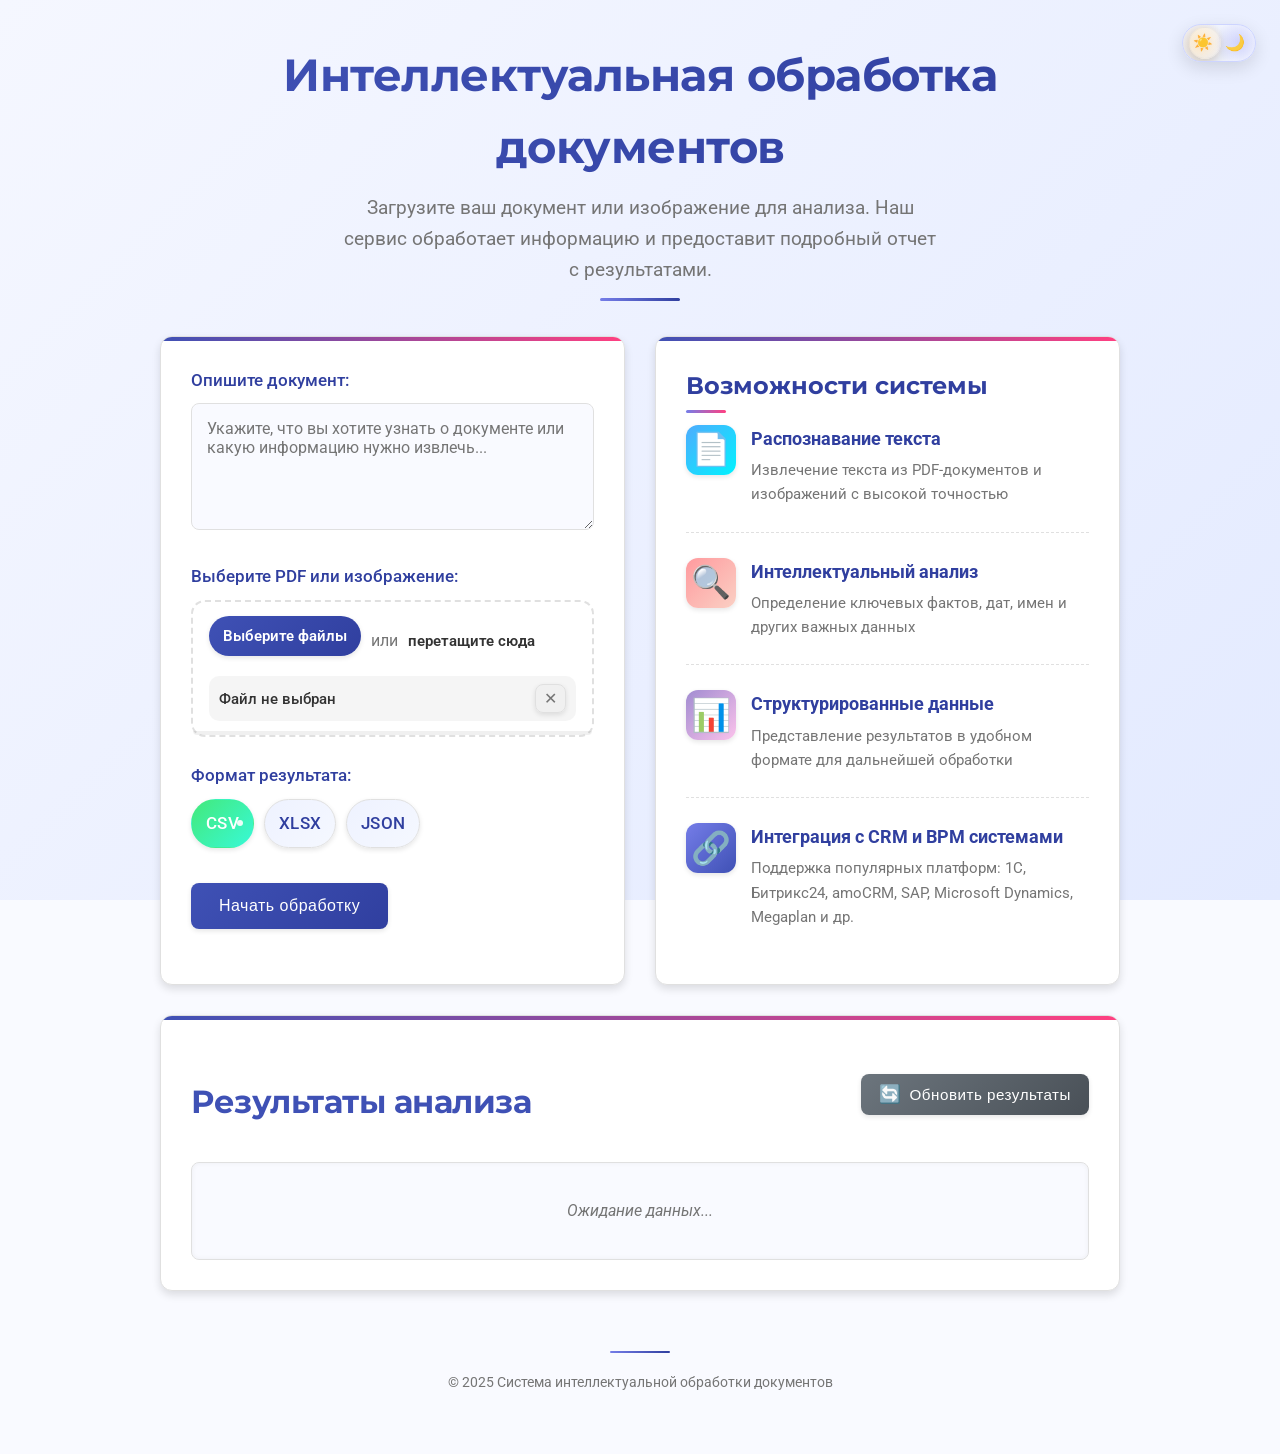
==== static/index.html @ 3ca36d4d "ui" ====
<!DOCTYPE html>
<html lang="ru" data-theme="light">
<head>
    <meta charset="UTF-8">
    <meta name="viewport" content="width=device-width, initial-scale=1.0">
    <title>Интеллектуальная обработка документов</title>
    <link rel="icon" href="data:;base64,=">
    <link rel="stylesheet" href="/static/styles.css">
    <link rel="preconnect" href="https://fonts.googleapis.com">
    <link rel="preconnect" href="https://fonts.gstatic.com" crossorigin>
    <link href="https://fonts.googleapis.com/css2?family=Roboto:wght@300;400;500;700&display=swap" rel="stylesheet">
    <link href="https://fonts.googleapis.com/css2?family=Montserrat:wght@600;700&display=swap" rel="stylesheet">
</head>
<body>
    <div class="theme-bg theme-bg--light" aria-hidden="true"></div>
    <div class="theme-bg theme-bg--dark" aria-hidden="true"></div>
    <div class="background-effects" aria-hidden="true"></div>
    <div class="container">
        <header>
            <h1>Интеллектуальная обработка документов</h1>
            <p class="subtitle">Загрузите ваш документ или изображение для анализа. Наш сервис обработает информацию и предоставит подробный отчет с результатами.</p>
        </header>
        
        <main>
            <div class="card glass neon">
                <form id="uploadForm" action="/submit" method="post" enctype="multipart/form-data">
                    <div class="form-group">
                        <label for="message">Опишите документ:</label>
                        <textarea id="message" name="message" rows="5" placeholder="Укажите, что вы хотите узнать о документе или какую информацию нужно извлечь..." required></textarea>
                    </div>
                    
                    <div class="form-group">
                        <label for="file">Выберите PDF или изображение:</label>
                        <div class="file-input-container dropzone upload-zone">
                            <input type="file" id="file" name="file" accept=".pdf, .jpg, .jpeg, .png" multiple required>

                            <div class="upload-zone-content">
                                <div class="upload-text">
                                    <label for="file" class="file-label btn-primary">
                                        <span class="file-text">Выберите файлы</span>
                                    </label>
                                    <div class="upload-subtitle">или</div>
                                    <div class="upload-title">перетащите сюда</div>
                                </div>
                            </div>

                            <div class="selected-file" id="selectedFile" hidden>
                                <span class="selected-file-name" id="selectedFileName">Файл не выбран</span>
                                <button type="button" class="selected-file-clear" id="clearFileBtn" aria-label="Очистить файл">✕</button>
                            </div>

                            <span id="file-name" class="file-name" style="display:none;">Файл не выбран</span>

                            <div class="upload-progress" aria-hidden="true">
                                <div class="upload-bar" id="uploadBar"></div>
                            </div>
                        </div>
                    </div>
                    
                    <div class="form-group">
                        <label>Формат результата:</label>
                        <div class="radio-group">
                            <label class="radio-chip" data-format="csv"><input type="radio" name="outputFormat" value="csv" checked><span>CSV</span></label>
                            <label class="radio-chip" data-format="xlsx"><input type="radio" name="outputFormat" value="xlsx"><span>XLSX</span></label>
                            <label class="radio-chip" data-format="json"><input type="radio" name="outputFormat" value="json"><span>JSON</span></label>
                        </div>
                    </div>
                    
                    <!-- <div class="form-group">
                        <label for="columns1cInput">Введите колонки в 1С</label>
                        <input type="text" id="columns1cInput" name="columns1cInput" placeholder="Например: дата, имя, сумма">
                        <div id="columns1cChips" class="chips-container" aria-live="polite"></div>
                        <small class="form-hint">Нажимайте Enter после каждого слова, чтобы добавить поле</small>
                    </div>
                    
                    <input type="hidden" id="columns1c" name="columns1c" value=""> -->
                    
                    <div class="form-group">
                        <button type="submit" id="submitBtn" class="btn-glow">Начать обработку</button>
                    </div>
                </form>
            </div>
            
            <div class="card feature-list glass">
                <h3>Возможности системы</h3>
                <ul class="features">
                    <li class="feature-item">
                        <span class="feature-icon">📄</span>
                        <div class="feature-content">
                            <h4>Распознавание текста</h4>
                            <p>Извлечение текста из PDF-документов и изображений с высокой точностью</p>
                        </div>
                    </li>
                    <li class="feature-item">
                        <span class="feature-icon">🔍</span>
                        <div class="feature-content">
                            <h4>Интеллектуальный анализ</h4>
                            <p>Определение ключевых фактов, дат, имен и других важных данных</p>
                        </div>
                    </li>
                    <li class="feature-item">
                        <span class="feature-icon">📊</span>
                        <div class="feature-content">
                            <h4>Структурированные данные</h4>
                            <p>Представление результатов в удобном формате для дальнейшей обработки</p>
                        </div>
                    </li>
                    <li class="feature-item">
                        <span class="feature-icon">🔗</span>
                        <div class="feature-content">
                            <h4>Интеграция с CRM и BPM системами</h4>
                            <p>Поддержка популярных платформ: 1С, Битрикс24, amoCRM, SAP, Microsoft Dynamics, Megaplan и др.</p>
                        </div>
                    </li>
                </ul>
            </div>
            
            <div id="statusMessage" class="status-message"></div>
            
            <!-- Progress Bar Section -->
            <div id="progressSection" class="card card response-section glass" style="display: none;">
                <div class="progress-header">
                    <h3>Обработка документов</h3>
                    <div class="progress-stats">
                        <span id="progressText">0 из 0 файлов обработано</span>
                    </div>
                </div>
                <div class="progress-container">
                    <div class="progress-bar">
                        <div id="progressFill" class="progress-fill"></div>
                    </div>
                    <div class="progress-percentage">
                        <span id="progressPercent">0%</span>
                    </div>
                </div>
                <div id="progressDetails" class="progress-details">
                    <div class="file-list" id="fileList">
                        <!-- Файлы будут добавлены динамически -->
                    </div>
                </div>
            </div>
            
            <div class="card response-section glass">
                <div class="response-header">
                    <h2>Результаты анализа</h2>
                    <div class="response-controls">
                        <button id="refreshBtn" class="refresh-btn btn-glow">Обновить результаты</button>
                    </div>
                </div>
                <div id="responseList" class="response-list">
                    <p class="no-data">Ожидание данных...</p>
                </div>
            </div>
        </main>
        
        <footer>
            <p>&copy; 2025 Система интеллектуальной обработки документов</p>
        </footer>
    </div>
    <div class="theme-switcher">
        <input type="checkbox" id="themeSwitch" aria-label="Переключить тему">
        <label for="themeSwitch" class="switch">
            <span class="switch-glow"></span>
            <span class="switch-icon sun">☀️</span>
            <span class="switch-icon moon">🌙</span>
        </label>
    </div>
    
    <script src="/static/script.js"></script>
</body>
</html>
---- static/styles.css ----
[data-theme="light"] .theme-bg--dark { opacity: 0; }
[data-theme="dark"] .theme-bg--light { opacity: 0; }
[data-theme="light"] .theme-bg,
[data-theme="dark"] .theme-bg {
    position: fixed;
    inset: 0;
    z-index: 0;
    pointer-events: none;
    transition: opacity 0.6s ease, filter 0.6s ease;
    background-attachment: fixed;
}

[data-theme="light"] .theme-bg--light {
    background-image: linear-gradient(135deg, #f5f7ff 0%, #e3eaff 100%);
    opacity: 1;
}

[data-theme="dark"] .theme-bg--dark {
    background-image: radial-gradient(1000px 700px at -10% -10%, #0d1228 0%, #0a0f21 40%, #0a0d18 100%);
    opacity: 1;
}
:root {
    --primary-color: #3f51b5;
    --primary-light: #757de8;
    --primary-dark: #303f9f;
    --secondary-color: #ff4081;
    --secondary-light: #ff79b0;
    --secondary-dark: #c60055;
    --text-color: #333;
    --text-light: #757575;
    --bg-color: #f9faff;
    --bg-card: #ffffff;
    --border-color: #e0e0e0;
    --success-color: #4caf50;
    --error-color: #f44336;
    --warning-color: #ff9800;
    --shadow-sm: 0 2px 5px rgba(0, 0, 0, 0.1);
    --shadow-md: 0 4px 8px rgba(0, 0, 0, 0.12);
    --shadow-lg: 0 10px 20px rgba(0, 0, 0, 0.15);
    --transition: all 0.3s cubic-bezier(0.25, 0.8, 0.25, 1);
}

* {
    margin: 0;
    padding: 0;
    box-sizing: border-box;
}

@keyframes gradient {
    0% {
        background-position: 0% 50%;
    }
    50% {
        background-position: 100% 50%;
    }
    100% {
        background-position: 0% 50%;
    }
}

@keyframes fadeIn {
    from {
        opacity: 0;
        transform: translateY(20px);
    }
    to {
        opacity: 1;
        transform: translateY(0);
    }
}

@keyframes pulse {
    0% {
        box-shadow: 0 0 0 0 rgba(63, 81, 181, 0.4);
    }
    70% {
        box-shadow: 0 0 0 10px rgba(63, 81, 181, 0);
    }
    100% {
        box-shadow: 0 0 0 0 rgba(63, 81, 181, 0);
    }
}

@keyframes float {
    0% {
        transform: translateY(0px);
    }
    50% {
        transform: translateY(-8px);
    }
    100% {
        transform: translateY(0px);
    }
}

body {
    font-family: 'Roboto', sans-serif;
    background: var(--bg-color);
    color: var(--text-color);
    line-height: 1.6;
    overflow-x: hidden;
    background-attachment: fixed;
    transition: color 0.45s ease;
}

.container {
    max-width: 1000px;
    margin: 0 auto;
    padding: 40px 20px;
    animation: fadeIn 0.8s ease-out;
}

header {
    text-align: center;
    margin-bottom: 50px;
    position: relative;
}

header:after {
    content: '';
    position: absolute;
    bottom: -15px;
    left: 50%;
    transform: translateX(-50%);
    width: 80px;
    height: 3px;
    background: linear-gradient(to right, var(--primary-light), var(--primary-dark));
    border-radius: 3px;
}

h1 {
    font-size: 2.8rem;
    font-family: 'Montserrat', sans-serif;
    color: var(--primary-dark);
    margin-bottom: 10px;
    letter-spacing: -0.5px;
    background: linear-gradient(120deg, var(--primary-color), var(--primary-dark));
    -webkit-background-clip: text;
    -webkit-text-fill-color: transparent;
    background-clip: text;
}

h2 {
    font-size: 2rem;
    color: var(--primary-color);
    margin: 30px 0 15px;
    letter-spacing: -0.5px;
    font-family: 'Montserrat', sans-serif;
}

h3 {
    font-size: 1.5rem;
    color: var(--primary-dark);
    margin-bottom: 20px;
    font-family: 'Montserrat', sans-serif;
    position: relative;
    display: inline-block;
}

h3:after {
    content: '';
    position: absolute;
    bottom: -8px;
    left: 0;
    width: 40px;
    height: 3px;
    background: linear-gradient(to right, var(--primary-light), var(--secondary-color));
    border-radius: 3px;
}

h4 {
    font-size: 1.1rem;
    margin-bottom: 5px;
    color: var(--primary-dark);
}

.subtitle {
    font-size: 1.2rem;
    color: var(--text-light);
    max-width: 600px;
    margin: 0 auto;
    line-height: 1.6;
}

main {
    display: grid;
    grid-template-columns: 1fr;
    gap: 30px;
}

.card {
    background: var(--bg-card);
    border-radius: 12px;
    padding: 30px;
    box-shadow: var(--shadow-md);
    transition: var(--transition), background-color 0.45s ease, box-shadow 0.45s ease, border-color 0.45s ease, color 0.45s ease;
    position: relative;
    overflow: hidden;
}

.card:hover {
    box-shadow: var(--shadow-lg);
    transform: translateY(-5px);
}

.card:before {
    content: '';
    position: absolute;
    top: 0;
    left: 0;
    width: 100%;
    height: 4px;
    background: linear-gradient(to right, var(--primary-color), var(--secondary-color));
}

.feature-list {
    padding-bottom: 20px;
}

.features {
    list-style-type: none;
    padding: 0;
}

.feature-item {
    display: flex;
    align-items: flex-start;
    margin-bottom: 25px;
    padding-bottom: 25px;
    border-bottom: 1px dashed var(--border-color);
    animation: fadeIn 0.5s ease-out forwards;
    opacity: 0;
}

.feature-item:last-child {
    margin-bottom: 0;
    padding-bottom: 0;
    border-bottom: none;
}

.feature-item:nth-child(1) {
    animation-delay: 0.1s;
}

.feature-item:nth-child(2) {
    animation-delay: 0.3s;
}

.feature-item:nth-child(3) {
    animation-delay: 0.5s;
}

.feature-icon {
    font-size: 2rem;
    margin-right: 15px;
    display: flex;
    align-items: center;
    justify-content: center;
    width: 50px;
    height: 50px;
    background: linear-gradient(135deg, var(--primary-light), var(--primary-color));
    border-radius: 12px;
    color: white;
    flex-shrink: 0;
    box-shadow: var(--shadow-sm);
    animation: float 4s ease-in-out infinite;
}

.feature-item:nth-child(1) .feature-icon {
    background: linear-gradient(135deg, #4facfe, #00f2fe);
}

.feature-item:nth-child(2) .feature-icon {
    background: linear-gradient(135deg, #ff9a9e, #fad0c4);
    animation-delay: 1s;
}

.feature-item:nth-child(3) .feature-icon {
    background: linear-gradient(135deg, #a18cd1, #fbc2eb);
    animation-delay: 2s;
}

.feature-content {
    flex-grow: 1;
}

.feature-content p {
    color: var(--text-light);
    margin-top: 5px;
    font-size: 0.95rem;
}

.form-group {
    margin-bottom: 25px;
    position: relative;
}

label {
    display: block;
    margin-bottom: 10px;
    font-weight: 500;
    color: var(--primary-dark);
    transition: var(--transition);
    font-size: 1.05rem;
}

textarea {
    width: 100%;
    padding: 15px;
    border: 1px solid var(--border-color);
    border-radius: 8px;
    resize: vertical;
    font-family: inherit;
    font-size: 1rem;
    transition: var(--transition), background-color 0.45s ease, border-color 0.45s ease, color 0.45s ease;
    background-color: var(--bg-color);
    min-height: 120px;
}

textarea:focus {
    border-color: var(--primary-color);
    outline: none;
    box-shadow: 0 0 0 3px rgba(63, 81, 181, 0.2);
}

.file-input-container {
    position: relative;
    display: block;
    gap: 0;
}

input[type="file"] {
    position: absolute;
    left: -9999px;
}

.file-label {
    display: inline-flex;
    align-items: center;
    justify-content: center;
    padding: 12px 24px;
    background: linear-gradient(135deg, var(--primary-color), var(--primary-dark));
    color: white;
    border-radius: 999px;
    cursor: pointer;
    transition: var(--transition);
    font-weight: 600;
    box-shadow: var(--shadow-sm);
}

.file-label:hover {
    background: linear-gradient(135deg, var(--primary-dark), var(--primary-color));
    box-shadow: var(--shadow-md);
    transform: translateY(-2px);
}

.file-label:before { content: ''; margin-right: 0; }

.file-name {
    display: none;
}

button {
    background: linear-gradient(135deg, var(--primary-color), var(--primary-dark));
    color: white;
    border: none;
    padding: 14px 28px;
    font-size: 1rem;
    border-radius: 8px;
    cursor: pointer;
    transition: var(--transition);
    font-weight: 500;
    letter-spacing: 0.5px;
    box-shadow: var(--shadow-sm);
    position: relative;
    overflow: hidden;
}

button:hover {
    background: linear-gradient(135deg, var(--primary-dark), var(--primary-color));
    box-shadow: var(--shadow-md);
    transform: translateY(-2px);
}

button:active {
    transform: translateY(1px);
    box-shadow: var(--shadow-sm);
}

button:after {
    content: '';
    position: absolute;
    top: 50%;
    left: 50%;
    width: 5px;
    height: 5px;
    background: rgba(255, 255, 255, 0.5);
    opacity: 0;
    border-radius: 100%;
    transform: scale(1, 1) translate(-50%);
    transform-origin: 50% 50%;
}

button:focus:not(:active)::after {
    animation: ripple 1s ease-out;
}

@keyframes ripple {
    0% {
        transform: scale(0, 0);
        opacity: 0.5;
    }
    100% {
        transform: scale(20, 20);
        opacity: 0;
    }
}

.status-message {
    margin-top: 20px;
    padding: 15px 20px;
    border-radius: 8px;
    display: none;
    animation: fadeIn 0.3s ease-out;
    font-weight: 500;
    position: relative;
    padding-left: 45px;
}

.status-message:before {
    position: absolute;
    left: 15px;
    top: 50%;
    transform: translateY(-50%);
    font-size: 1.2rem;
}

.status-message.success {
    display: block;
    background-color: rgba(76, 175, 80, 0.1);
    border: 1px solid var(--success-color);
    color: var(--success-color);
}

.status-message.success:before {
    content: '✅';
}

.status-message.error {
    display: block;
    background-color: rgba(244, 67, 54, 0.1);
    border: 1px solid var(--error-color);
    color: var(--error-color);
}

.status-message.error:before {
    content: '❌';
}

.response-section {
    animation: fadeIn 0.8s ease-out;
}

.response-header {
    display: flex;
    justify-content: space-between;
    align-items: center;
    margin-bottom: 20px;
}

.response-controls {
    display: flex;
    gap: 10px;
}

.refresh-btn {
    background: linear-gradient(135deg, #6c757d, #495057);
    padding: 10px 18px;
    font-size: 0.95rem;
    display: flex;
    align-items: center;
    gap: 8px;
}

.refresh-btn:before {
    content: '🔄';
    font-size: 1.1rem;
}

.refresh-btn:hover {
    background: linear-gradient(135deg, #495057, #6c757d);
}

.response-list {
    border: 1px solid var(--border-color);
    border-radius: 8px;
    padding: 5px;
    max-height: 400px;
    overflow-y: auto;
    background-color: var(--bg-color);
    box-shadow: inset 0 0 5px rgba(0, 0, 0, 0.05);
    transition: background-color 0.45s ease, border-color 0.45s ease, box-shadow 0.45s ease, color 0.45s ease;
}

.response-item {
    padding: 15px;
    margin: 10px;
    background-color: var(--bg-card);
    border-radius: 8px;
    font-size: 1rem;
    box-shadow: var(--shadow-sm);
    transition: var(--transition), background-color 0.45s ease, border-color 0.45s ease, box-shadow 0.45s ease, color 0.45s ease;
    border-left: 3px solid var(--primary-color);
    position: relative;
    animation: fadeIn 0.5s ease-out;
}

.response-item:hover {
    box-shadow: var(--shadow-md);
    transform: translateX(5px);
}

.response-item:nth-child(odd) {
    border-left-color: var(--primary-color);
}

.response-item:nth-child(even) {
    border-left-color: var(--secondary-color);
}

.no-data {
    color: var(--text-light);
    font-style: italic;
    text-align: center;
    padding: 30px 0;
}

footer {
    margin-top: 60px;
    text-align: center;
    color: var(--text-light);
    font-size: 0.9rem;
    padding: 20px;
    position: relative;
}

footer:before {
    content: '';
    position: absolute;
    top: 0;
    left: 50%;
    transform: translateX(-50%);
    width: 60px;
    height: 2px;
    background: linear-gradient(to right, var(--primary-light), var(--primary-dark));
    border-radius: 2px;
}

/* Floating theme switcher */
.theme-switcher {
    position: fixed;
    top: 24px;
    right: 24px;
    z-index: 10;
}

.theme-switcher input { display: none; }

.switch {
    position: relative;
    width: 74px;
    height: 38px;
    border-radius: 999px;
    background: linear-gradient(135deg, #eef2ff, #f5f8ff);
    border: 1px solid #cdd4ff;
    box-shadow: 0 6px 18px rgba(0,0,0,0.12), inset 0 0 8px rgba(255,255,255,0.25);
    cursor: pointer;
    overflow: hidden;
    display: inline-flex;
    align-items: center;
    justify-content: space-between;
    padding: 0 10px;
    transition: background 0.45s ease, border-color 0.45s ease, box-shadow 0.45s ease;
}

.switch::before {
    content: '';
    position: absolute;
    top: 50%;
    left: 6px;
    transform: translateY(-50%);
    width: 30px;
    height: 30px;
    background: linear-gradient(135deg, #ffffff, #f2f5ff);
    border-radius: 50%;
    box-shadow: 0 6px 16px rgba(0,0,0,0.18), inset 0 0 6px rgba(0,0,0,0.04);
    border: 1px solid rgba(0,0,0,0.05);
    transition: transform 0.35s ease, box-shadow 0.35s ease, background 0.35s ease, border-color 0.35s ease;
}

.switch .switch-icon {
    font-size: 16px;
    opacity: 0.88;
    transition: opacity 0.35s ease, color 0.35s ease;
}

.switch .sun { color: #f59e0b; }
.switch .moon { color: #6366f1; }

#themeSwitch:checked + .switch::before {
    transform: translate(36px, -50%);
    box-shadow: 0 10px 24px rgba(99,102,241,0.4), inset 0 0 14px rgba(99,102,241,0.28);
}

.switch-glow {
    position: absolute;
    inset: 0;
    background: radial-gradient(24px 24px at 18px 50%, rgba(245,158,11,0.25), transparent),
                radial-gradient(24px 24px at 56px 50%, rgba(99,102,241,0.25), transparent);
    pointer-events: none;
    transition: opacity 0.3s ease;
}

#themeSwitch:checked + .switch .switch-glow {
    opacity: 1;
}

/* Dark theme switch visuals */
[data-theme="dark"] .switch {
    background: linear-gradient(135deg, #131a33, #0f1530);
    border-color: rgba(255,255,255,0.22);
    box-shadow: 0 10px 26px rgba(0,0,0,0.45), inset 0 0 10px rgba(110,168,255,0.08);
}

[data-theme="dark"] .switch::before {
    background: linear-gradient(135deg, #1b2448, #1a2040);
    box-shadow: 0 10px 24px rgba(110,168,255,0.35), inset 0 0 14px rgba(194,107,255,0.18);
    border: 1px solid rgba(110,168,255,0.25);
}

[data-theme="dark"] .switch .sun { opacity: 0.6; }
[data-theme="dark"] .switch .moon { opacity: 0.95; }

.loader {
    display: inline-block;
    position: relative;
    width: 20px;
    height: 20px;
}

.loader:after {
    content: '';
    display: block;
    border-radius: 50%;
    width: 100%;
    height: 100%;
    margin: 0;
    box-sizing: border-box;
    border: 2px solid #fff;
    border-color: #fff transparent #fff transparent;
    animation: loader 1.2s infinite;
}

@keyframes loader {
    0% {
        transform: rotate(0);
    }
    100% {
        transform: rotate(360deg);
    }
}

@media (min-width: 768px) {
    main {
        grid-template-columns: 1fr 1fr;
    }
    
    .response-section {
        grid-column: 1 / -1;
    }
}

.drag-over {
    background-color: rgba(63, 81, 181, 0.1);
    border: 2px dashed var(--primary-color);
    transform: scale(1.02);
}

/* Dropzone and upload progress */
.dropzone {
    position: relative;
    border: 2px dashed rgba(0,0,0,0.12);
    border-radius: 14px;
    padding: 14px 16px;
}

.upload-progress {
    position: absolute;
    left: 0;
    right: 0;
    bottom: 0;
    height: 4px;
    background: rgba(0,0,0,0.06);
    border-bottom-left-radius: 16px;
    border-bottom-right-radius: 16px;
    overflow: hidden;
}

.upload-bar {
    width: 0%;
    height: 100%;
    background: linear-gradient(90deg, #6ea8ff, #c26bff);
    transition: width 0.3s ease;
}

/* Upload zone content */
.upload-zone {
    background: rgba(255,255,255,0.5);
}
[data-theme="dark"] .upload-zone {
    background: rgba(255,255,255,0.06);
    border-color: rgba(255,255,255,0.14);
}
.upload-zone-content { display: flex; align-items: center; gap: 10px; }
.upload-text {
    display: flex;
    align-items: center;
    gap: 10px;
    flex-wrap: wrap;
}
.upload-title { font-weight: 600; font-size: 0.95rem; }
.upload-subtitle {
    color: var(--text-light);
}
.upload-hint {
    width: 100%;
    color: var(--text-light);
    font-size: 0.9rem;
}
.btn-primary {
    background: linear-gradient(135deg, var(--primary-color), var(--primary-dark));
    color: #fff;
    border-radius: 999px;
    padding: 8px 14px;
    font-size: 0.95rem;
}

/* Selected file row */
.selected-file { margin-top: 10px; display: flex; align-items: center; gap: 8px; padding: 8px 10px; border-radius: 10px; background: rgba(0,0,0,0.04); }
[data-theme="dark"] .selected-file {
    background: rgba(255,255,255,0.06);
}
.selected-file-name { font-weight: 500; font-size: 0.95rem; }
.selected-file-size { color: var(--text-light); font-size: 0.9rem; }
.selected-file-clear {
    margin-left: auto;
    background: transparent;
    color: var(--text-light);
    border: 1px solid var(--border-color);
    border-radius: 8px;
    padding: 4px 8px;
    cursor: pointer;
    transition: background-color 0.25s ease, border-color 0.25s ease, color 0.25s ease, box-shadow 0.25s ease, transform 0.2s ease;
}
.selected-file-clear:hover {
    background: rgba(244, 67, 54, 0.08);
    color: rgba(213, 74, 63, 1);
    border-color: rgba(244, 67, 54, 0.35);
    box-shadow: 0 4px 10px rgba(244, 67, 54, 0.15);
    transform: translateY(-1px);
}
.selected-file-clear:active {
    transform: translateY(0);
    box-shadow: 0 2px 6px rgba(244, 67, 54, 0.12);
}
.selected-file-clear:focus-visible {
    outline: none;
    box-shadow: 0 0 0 3px rgba(110,168,255,0.25);
}

/* Theme-specific base styles */
[data-theme="light"] .selected-file-clear {
    background: rgba(0,0,0,0.02);
}
[data-theme="dark"] .selected-file-clear {
    background: rgba(255,255,255,0.04);
    border-color: rgba(255,255,255,0.12);
    color: #aab2d5;
}
[data-theme="dark"] .selected-file-clear:hover {
    background: rgba(244, 67, 54, 0.12);
    color: #ffb3ac;
    border-color: rgba(244, 67, 54, 0.38);
    box-shadow: 0 6px 14px rgba(244, 67, 54, 0.22);
}

@media (max-width: 767px) {
    .container {
        padding: 20px 15px;
    }
    
    h1 {
        font-size: 2.2rem;
    }
    
    h2 {
        font-size: 1.7rem;
    }
    
    .card {
        padding: 20px;
    }
    
    .file-name {
        margin-left: 0;
        margin-top: 10px;
        display: block;
        width: 100%;
    }
    
    .response-section {
        padding: 15px;
    }
    
    .response-header {
        flex-direction: column;
        align-items: flex-start;
        gap: 10px;
    }
    
    .response-controls {
        width: 100%;
    }
    
    .refresh-btn {
        width: 100%;
        justify-content: center;
    }
} 

/* Радио-группа в одну строку с чипами */
.radio-group {
    display: flex;
    gap: 10px;
    flex-wrap: wrap;
}

.radio-chip {
    display: inline-flex;
    align-items: center;
    padding: 10px 14px;
    border-radius: 999px;
    background: linear-gradient(135deg, #eef2ff, #f5f8ff);
    border: 1px solid var(--border-color);
    cursor: pointer;
    user-select: none;
    transition: var(--transition), background 0.45s ease, border-color 0.45s ease, color 0.45s ease, box-shadow 0.45s ease;
    box-shadow: var(--shadow-sm);
    position: relative;
    overflow: hidden;
}

.radio-chip:hover {
    transform: translateY(-1px);
    box-shadow: var(--shadow-md);
}

.radio-chip input[type="radio"] {
    position: absolute;
    opacity: 0;
    pointer-events: none;
}

.radio-chip span {
    font-weight: 500;
    color: var(--primary-dark);
    letter-spacing: 0.3px;
}

/* Активное состояние */
.radio-chip input[type="radio"]:checked + span {
    color: white;
}

/* Градиентная подсветка активного чипа */
.radio-chip[data-format="json"]:has(input[type="radio"]:checked) {
    background: linear-gradient(135deg, #00c6ff, #0072ff);
    border-color: transparent;
}
.radio-chip[data-format="csv"]:has(input[type="radio"]:checked) {
    background: linear-gradient(135deg, #43e97b, #38f9d7);
    border-color: transparent;
}
.radio-chip[data-format="xlsx"]:has(input[type="radio"]:checked) {
    background: linear-gradient(135deg, #f7971e, #ffd200);
    border-color: transparent;
}

/* Маленькая пульсирующая точка при активном выборе */
.radio-chip:has(input[type="radio"]:checked)::after {
    content: '';
    width: 6px;
    height: 6px;
    background: rgba(255,255,255,0.9);
    position: absolute;
    right: 10px;
    top: 50%;
    transform: translateY(-50%);
    border-radius: 50%;
    box-shadow: 0 0 0 0 rgba(255,255,255,0.6);
    animation: pulseDot 1.4s infinite;
}

@keyframes pulseDot {
    0% { box-shadow: 0 0 0 0 rgba(255,255,255,0.6); }
    70% { box-shadow: 0 0 0 10px rgba(255,255,255,0); }
    100% { box-shadow: 0 0 0 0 rgba(255,255,255,0); }
} 

[data-theme="dark"] body {
    background-image: radial-gradient(1000px 700px at -10% -10%, #0d1228 0%, #0a0f21 40%, #0a0d18 100%) !important;
    color: #d6dcff;
}

[data-theme="dark"] .background-effects {
    position: fixed;
    inset: 0;
    pointer-events: none;
    background: radial-gradient(600px 300px at 10% 10%, rgba(110,168,255,0.16), transparent),
                radial-gradient(700px 350px at 90% 20%, rgba(194,107,255,0.14), transparent),
                radial-gradient(800px 400px at 50% 110%, rgba(72,187,255,0.12), transparent);
    filter: blur(20px);
    z-index: 0;
}

[data-theme="dark"] .container, [data-theme="dark"] header, [data-theme="dark"] main, [data-theme="dark"] footer { position: relative; z-index: 1; }

/* Cards: glass + neon aura */
[data-theme="dark"] .glass {
    background: rgba(255, 255, 255, 0.06) !important;
    backdrop-filter: blur(10px);
    -webkit-backdrop-filter: blur(10px);
    border: 1px solid rgba(255,255,255,0.12);
}

[data-theme="dark"] .neon {
    box-shadow: 0 0 60px rgba(110, 168, 255, 0.12), 0 0 120px rgba(194, 107, 255, 0.08);
}

/* Heading accent */
[data-theme="dark"] h1 {
    background: linear-gradient(120deg, #6ea8ff, #c26bff);
    -webkit-background-clip: text;
    -webkit-text-fill-color: transparent;
    background-clip: text;
}
/* Light theme preserves original palette */
[data-theme="light"] body {
    background-image: linear-gradient(135deg, #f5f7ff 0%, #e3eaff 100%);
    color: var(--text-color);
}
[data-theme="light"] .glass { background: var(--bg-card) !important; backdrop-filter: none; border: 1px solid var(--border-color); box-shadow: var(--shadow-md); }
[data-theme="light"] .neon { box-shadow: var(--shadow-md); }
[data-theme="light"] .background-effects { opacity: 0; transition: opacity 0.6s ease; }
[data-theme="dark"] .background-effects { opacity: 1; transition: opacity 0.6s ease; }
[data-theme="light"] h1 { background: linear-gradient(120deg, var(--primary-color), var(--primary-dark)); -webkit-background-clip: text; -webkit-text-fill-color: transparent; background-clip: text; }
[data-theme="light"] .glass textarea { background: var(--bg-color); color: var(--text-color); border: 1px solid var(--border-color); border-radius: 8px; }
[data-theme="light"] .glass .file-name { background: var(--bg-color); color: var(--text-light); border-radius: 8px; }
[data-theme="light"] .radio-chip { background: linear-gradient(135deg, #eef2ff, #f5f8ff); border: 1px solid var(--border-color); box-shadow: var(--shadow-sm); }
[data-theme="light"] .radio-chip span { color: var(--primary-dark); }
[data-theme="light"] .response-section.glass .response-list { background: var(--bg-color); border: 1px solid var(--border-color); box-shadow: inset 0 0 5px rgba(0, 0, 0, 0.05); }
[data-theme="light"] .response-section.glass .response-item { background: var(--bg-card); color: var(--text-color); border-left-color: var(--primary-color); box-shadow: var(--shadow-sm); border-radius: 8px; }
[data-theme="light"] .no-data { color: var(--text-light); }

/* Controls */
[data-theme="dark"] .btn-glow {
    box-shadow: 0 10px 30px rgba(110, 168, 255, 0.25), inset 0 0 14px rgba(194, 107, 255, 0.14);
    border: 1px solid rgba(255,255,255,0.08);
}

[data-theme="dark"] .btn-glow:hover {
    box-shadow: 0 12px 34px rgba(110, 168, 255, 0.32), inset 0 0 16px rgba(194, 107, 255, 0.18);
}

/* Form glass details */
[data-theme="dark"] .glass label { color: #d6dcff; }
[data-theme="dark"] .glass textarea {
    background: rgba(255,255,255,0.04);
    border: 1px solid rgba(255,255,255,0.12);
    color: #e9edff;
    border-radius: 12px;
}

[data-theme="dark"] .glass textarea:focus {
    border-color: #6ea8ff;
    box-shadow: 0 0 0 4px rgba(110,168,255,0.18);
}

[data-theme="dark"] .glass .file-name {
    background: rgba(255,255,255,0.04);
    color: #aab2d5;
    border-radius: 12px;
}

/* Radio chips neon state */
[data-theme="dark"] .radio-chip { box-shadow: 0 8px 16px rgba(0,0,0,0.25); border: 1px solid rgba(255,255,255,0.12); background: linear-gradient(135deg, rgba(255,255,255,0.06), rgba(255,255,255,0.03)); }
[data-theme="dark"] .radio-chip span { color: #aeb7ef; }
[data-theme="dark"] .radio-chip:has(input[type="radio"]:checked) { box-shadow: 0 0 22px rgba(110,168,255,0.35); }

/* Менее яркий hover для невключённых чипов в тёмной теме */
[data-theme="dark"] .radio-chip:hover {
    box-shadow: 0 8px 18px rgba(0,0,0,0.35);
}

/* Results area glass */
[data-theme="dark"] .response-section.glass .response-list {
    background: rgba(255,255,255,0.03);
    border: 1px solid rgba(255,255,255,0.08);
    box-shadow: inset 0 0 8px rgba(0,0,0,0.25);
}

[data-theme="dark"] .response-section.glass .response-item {
    background: rgba(255,255,255,0.06);
    color: #dae0ff;
    border-radius: 12px;
    box-shadow: 0 6px 18px rgba(0,0,0,0.25);
    border-left: 3px solid #6ea8ff;
}

[data-theme="dark"] .no-data { color: #8892bf; }

/* Subtle selection */
[data-theme="dark"] ::selection { background: rgba(110,168,255,0.35); color: #0a0d18; }

/* Progress Bar Styles */
.progress-section {
    animation: fadeIn 0.8s ease-out;
}

.progress-header {
    display: flex;
    justify-content: space-between;
    align-items: center;
    margin-bottom: 20px;
}

.progress-stats {
    font-weight: 600;
    color: var(--primary-color);
    font-size: 1.1rem;
}

.progress-container {
    display: flex;
    align-items: center;
    gap: 15px;
    margin-bottom: 20px;
}

.progress-bar {
    flex: 1;
    height: 12px;
    background: rgba(0,0,0,0.1);
    border-radius: 6px;
    overflow: hidden;
    position: relative;
    box-shadow: inset 0 2px 4px rgba(0,0,0,0.1);
}

[data-theme="dark"] .progress-bar {
    background: rgba(255,255,255,0.1);
    box-shadow: inset 0 2px 4px rgba(0,0,0,0.3);
}

.progress-fill {
    height: 100%;
    background: linear-gradient(90deg, #4facfe 0%, #00f2fe 100%);
    border-radius: 6px;
    width: 0%;
    transition: width 0.6s cubic-bezier(0.4, 0, 0.2, 1);
    position: relative;
    overflow: hidden;
}

.progress-fill::after {
    content: '';
    position: absolute;
    top: 0;
    left: 0;
    right: 0;
    bottom: 0;
    background: linear-gradient(
        90deg,
        transparent,
        rgba(255,255,255,0.3),
        transparent
    );
    animation: shimmer 2s infinite;
}

@keyframes shimmer {
    0% { transform: translateX(-100%); }
    100% { transform: translateX(100%); }
}

.progress-percentage {
    font-weight: 700;
    font-size: 1.2rem;
    color: var(--primary-color);
    min-width: 50px;
    text-align: center;
}

.progress-details {
    margin-top: 15px;
}

.file-list {
    display: grid;
    gap: 8px;
}

.file-item {
    display: flex;
    align-items: center;
    gap: 12px;
    padding: 10px 15px;
    background: rgba(0,0,0,0.03);
    border-radius: 8px;
    border-left: 3px solid #ddd;
    transition: all 0.3s ease;
}

[data-theme="dark"] .file-item {
    background: rgba(255,255,255,0.04);
    border-left-color: rgba(255,255,255,0.2);
}

.file-item.processing {
    border-left-color: #ff9800;
    background: rgba(255,152,0,0.05);
}

.file-item.completed {
    border-left-color: #4caf50;
    background: rgba(76,175,80,0.05);
}

.file-item.error {
    border-left-color: #f44336;
    background: rgba(244,67,54,0.05);
}

.file-icon {
    font-size: 1.2rem;
    width: 24px;
    text-align: center;
}

.file-name {
    flex: 1;
    font-weight: 500;
    font-size: 0.95rem;
    color: var(--text-color);
}

.file-status {
    font-size: 0.9rem;
    font-weight: 600;
    padding: 4px 8px;
    border-radius: 12px;
    text-transform: uppercase;
    letter-spacing: 0.5px;
}

.file-status.waiting {
    color: #666;
    background: rgba(0,0,0,0.1);
}

.file-status.processing {
    color: #ff9800;
    background: rgba(255,152,0,0.1);
}

.file-status.completed {
    color: #4caf50;
    background: rgba(76,175,80,0.1);
}

.file-status.error {
    color: #f44336;
    background: rgba(244,67,54,0.1);
}

.file-progress {
    width: 20px;
    height: 20px;
    position: relative;
}

.file-progress .spinner {
    width: 100%;
    height: 100%;
    border: 2px solid #ddd;
    border-top: 2px solid var(--primary-color);
    border-radius: 50%;
    animation: spin 1s linear infinite;
}

.file-progress .checkmark {
    width: 100%;
    height: 100%;
    color: #4caf50;
    font-size: 16px;
    display: flex;
    align-items: center;
    justify-content: center;
}

.file-progress .error-mark {
    width: 100%;
    height: 100%;
    color: #f44336;
    font-size: 16px;
    display: flex;
    align-items: center;
    justify-content: center;
}

@keyframes spin {
    0% { transform: rotate(0deg); }
    100% { transform: rotate(360deg); }
}

/* Chips for 1C columns - ЗАКОММЕНТИРОВАНО */
/* .chips-container { display: flex; flex-wrap: wrap; gap: 8px; margin-top: 10px; }
.chip {
    display: inline-flex;
    align-items: center;
    gap: 8px;
    padding: 8px 12px;
    border-radius: 10px;
    background: rgba(0,0,0,0.04);
    border: 1px solid var(--border-color);
    box-shadow: var(--shadow-sm);
    transition: var(--transition), background-color 0.3s ease, border-color 0.3s ease, box-shadow 0.3s ease;
}
.chip:hover { box-shadow: var(--shadow-md); transform: translateY(-1px); }
.chip-label { font-weight: 500; font-size: 0.95rem; color: var(--primary-dark); }
.chip-remove {
    background: transparent;
    color: var(--text-light);
    border: 1px solid var(--border-color);
    border-radius: 8px;
    padding: 2px 6px;
    cursor: pointer;
}

/* Input and hint */
#columns1cInput { width: 100%; padding: 12px 14px; border: 1px solid var(--border-color); border-radius: 8px; background: var(--bg-color); }
#columns1cInput:focus { border-color: var(--primary-color); outline: none; box-shadow: 0 0 0 3px rgba(63,81,181,0.2); }
.form-hint { display: block; margin-top: 6px; color: var(--text-light); font-size: 0.9rem; }

[data-theme="dark"] .chip { background: rgba(255,255,255,0.06); border: 1px solid rgba(255,255,255,0.12); }
[data-theme="dark"] .chip-label { color: #dae0ff; }
[data-theme="dark"] .chip-remove { color: #aab2d5; border-color: rgba(255,255,255,0.12); }
[data-theme="dark"] #columns1cInput { background: rgba(255,255,255,0.04); border: 1px solid rgba(255,255,255,0.12); color: #e9edff; border-radius: 12px; }
[data-theme="dark"] #columns1cInput:focus { border-color: #6ea8ff; box-shadow: 0 0 0 4px rgba(110,168,255,0.18); }
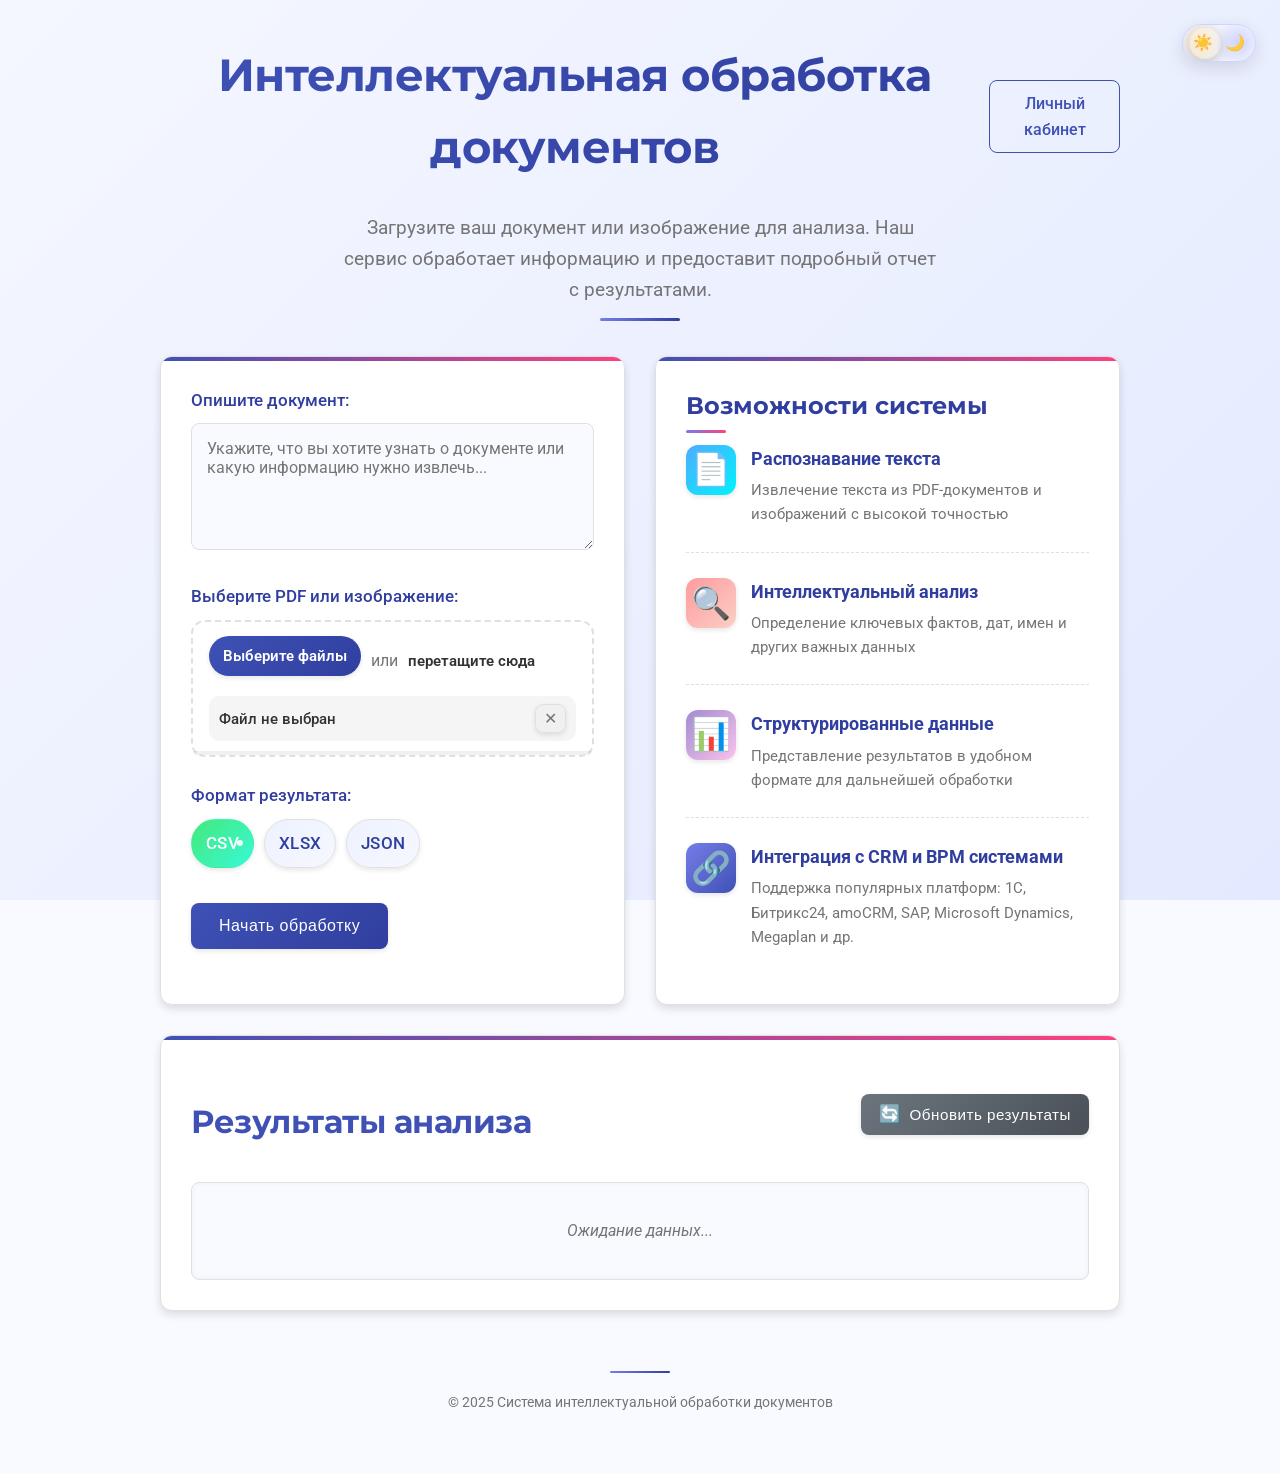
==== commit 2cc44ec5: "create personal account" ====
--- a/static/index.html
+++ b/static/index.html
@@ -17,7 +17,13 @@
     <div class="background-effects" aria-hidden="true"></div>
     <div class="container">
         <header>
-            <h1>Интеллектуальная обработка документов</h1>
+            <div class="header-nav">
+                <h1>Интеллектуальная обработка документов</h1>
+                <nav class="main-nav">
+                    <a href="/user/dashboard" class="nav-link">Личный кабинет</a>
+                    <button id="logoutBtn" class="btn btn-secondary" style="display: none;">Выйти</button>
+                </nav>
+            </div>
             <p class="subtitle">Загрузите ваш документ или изображение для анализа. Наш сервис обработает информацию и предоставит подробный отчет с результатами.</p>
         </header>
         
--- a/static/styles.css
+++ b/static/styles.css
@@ -116,6 +116,36 @@
     position: relative;
 }
 
+.header-nav {
+    display: flex;
+    justify-content: space-between;
+    align-items: center;
+    margin-bottom: 20px;
+}
+
+.main-nav {
+    display: flex;
+    align-items: center;
+    gap: 20px;
+}
+
+.main-nav .nav-link {
+    color: var(--primary-color);
+    text-decoration: none;
+    padding: 10px 16px;
+    border-radius: 8px;
+    transition: var(--transition);
+    font-weight: 500;
+    border: 1px solid var(--primary-color);
+}
+
+.main-nav .nav-link:hover {
+    background: var(--primary-color);
+    color: white;
+    transform: translateY(-2px);
+    box-shadow: var(--shadow-md);
+}
+
 header:after {
     content: '';
     position: absolute;
@@ -971,6 +1001,18 @@
 [data-theme="light"] .response-section.glass .response-list { background: var(--bg-color); border: 1px solid var(--border-color); box-shadow: inset 0 0 5px rgba(0, 0, 0, 0.05); }
 [data-theme="light"] .response-section.glass .response-item { background: var(--bg-card); color: var(--text-color); border-left-color: var(--primary-color); box-shadow: var(--shadow-sm); border-radius: 8px; }
 [data-theme="light"] .no-data { color: var(--text-light); }
+
+/* Navigation styles for dark theme */
+[data-theme="dark"] .main-nav .nav-link {
+    color: #6ea8ff;
+    border-color: #6ea8ff;
+}
+
+[data-theme="dark"] .main-nav .nav-link:hover {
+    background: #6ea8ff;
+    color: white;
+    box-shadow: 0 8px 20px rgba(110, 168, 255, 0.3);
+}
 
 /* Controls */
 [data-theme="dark"] .btn-glow {
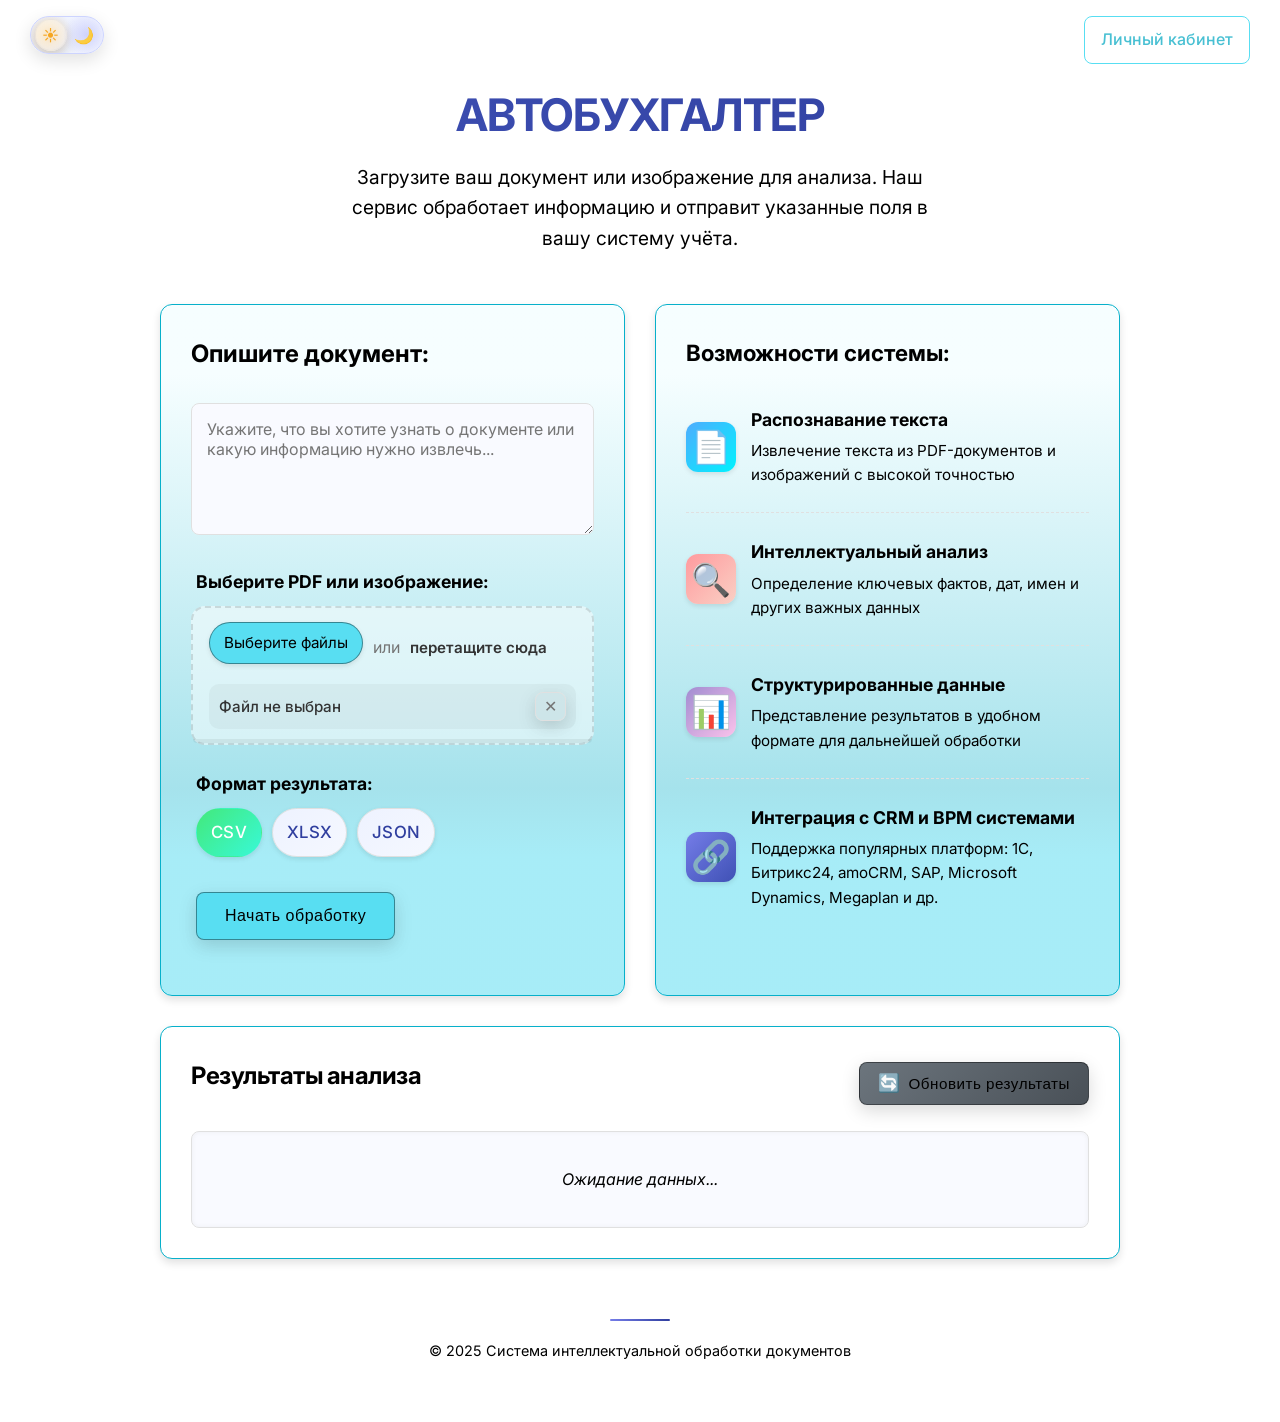
==== commit ed855550: "new design" ====
--- a/static/index.html
+++ b/static/index.html
@@ -3,40 +3,56 @@
 <head>
     <meta charset="UTF-8">
     <meta name="viewport" content="width=device-width, initial-scale=1.0">
-    <title>Интеллектуальная обработка документов</title>
+    <title>АВТОБУХГАЛТЕР</title>
     <link rel="icon" href="data:;base64,=">
-    <link rel="stylesheet" href="/static/styles.css">
+    <link rel="stylesheet" href="/static/main-general.css">
+    <link rel="stylesheet" href="/static/main-light.css">
+    <link rel="stylesheet" href="/static/main-dark.css">
     <link rel="preconnect" href="https://fonts.googleapis.com">
     <link rel="preconnect" href="https://fonts.gstatic.com" crossorigin>
-    <link href="https://fonts.googleapis.com/css2?family=Roboto:wght@300;400;500;700&display=swap" rel="stylesheet">
-    <link href="https://fonts.googleapis.com/css2?family=Montserrat:wght@600;700&display=swap" rel="stylesheet">
+    <link href="https://fonts.googleapis.com/css2?family=Inter:wght@400;500;600;700&display=swap" rel="stylesheet">
 </head>
 <body>
+    <nav class="navbar">
+        <div class="theme-switcher">
+            <input type="checkbox" id="themeSwitch" aria-label="Переключить тему">
+            <label for="themeSwitch" class="switch">
+                <span class="switch-glow"></span>
+                <span class="switch-icon sun">☀️</span>
+                <span class="switch-icon moon">🌙</span>
+            </label>
+        </div>
+        <a href="/user/dashboard" class="nav-link">Личный кабинет</a>
+    </nav>
     <div class="theme-bg theme-bg--light" aria-hidden="true"></div>
     <div class="theme-bg theme-bg--dark" aria-hidden="true"></div>
     <div class="background-effects" aria-hidden="true"></div>
+
     <div class="container">
         <header>
             <div class="header-nav">
-                <h1>Интеллектуальная обработка документов</h1>
+                <h1>АВТОБУХГАЛТЕР</h1>
                 <nav class="main-nav">
-                    <a href="/user/dashboard" class="nav-link">Личный кабинет</a>
                     <button id="logoutBtn" class="btn btn-secondary" style="display: none;">Выйти</button>
                 </nav>
             </div>
-            <p class="subtitle">Загрузите ваш документ или изображение для анализа. Наш сервис обработает информацию и предоставит подробный отчет с результатами.</p>
+            <p class="subtitle">Загрузите ваш документ или изображение для анализа. Наш сервис обработает информацию и отправит указанные поля в вашу систему учёта.</p>
         </header>
         
         <main>
             <div class="card glass neon">
                 <form id="uploadForm" action="/submit" method="post" enctype="multipart/form-data">
                     <div class="form-group">
-                        <label for="message">Опишите документ:</label>
+                        <label for="message">
+                            <h3>Опишите документ:</h3>
+                        </label>
                         <textarea id="message" name="message" rows="5" placeholder="Укажите, что вы хотите узнать о документе или какую информацию нужно извлечь..." required></textarea>
                     </div>
                     
                     <div class="form-group">
-                        <label for="file">Выберите PDF или изображение:</label>
+                        <label for="file">
+                            <h4>Выберите PDF или изображение:</h4>
+                        </label>
                         <div class="file-input-container dropzone upload-zone">
                             <input type="file" id="file" name="file" accept=".pdf, .jpg, .jpeg, .png" multiple required>
 
@@ -64,7 +80,9 @@
                     </div>
                     
                     <div class="form-group">
-                        <label>Формат результата:</label>
+                        <label>
+                            <h4>Формат результата:</h4>
+                        </label>
                         <div class="radio-group">
                             <label class="radio-chip" data-format="csv"><input type="radio" name="outputFormat" value="csv" checked><span>CSV</span></label>
                             <label class="radio-chip" data-format="xlsx"><input type="radio" name="outputFormat" value="xlsx"><span>XLSX</span></label>
@@ -88,7 +106,7 @@
             </div>
             
             <div class="card feature-list glass">
-                <h3>Возможности системы</h3>
+                <h3>Возможности системы:</h3>
                 <ul class="features">
                     <li class="feature-item">
                         <span class="feature-icon">📄</span>
@@ -163,15 +181,7 @@
             <p>&copy; 2025 Система интеллектуальной обработки документов</p>
         </footer>
     </div>
-    <div class="theme-switcher">
-        <input type="checkbox" id="themeSwitch" aria-label="Переключить тему">
-        <label for="themeSwitch" class="switch">
-            <span class="switch-glow"></span>
-            <span class="switch-icon sun">☀️</span>
-            <span class="switch-icon moon">🌙</span>
-        </label>
-    </div>
     
     <script src="/static/script.js"></script>
 </body>
-</html> +</html>
--- a/static/main-general.css
+++ b/static/main-general.css
@@ -0,0 +1,1085 @@
+:root {
+    --primary-color: #3f51b5;
+    --primary-light: #757de8;
+    --primary-dark: #303f9f;
+    --secondary-color: #ff4081;
+    --secondary-light: #ff79b0;
+    --secondary-dark: #c60055;
+    --text-color: #333;
+    --text-light: #757575;
+    --bg-color: #f9faff;
+    --bg-card: #ffffff;
+    --border-color: #e0e0e0;
+    --success-color: #4caf50;
+    --error-color: #f44336;
+    --warning-color: #ff9800;
+    --shadow-sm: 0 2px 5px rgba(0, 0, 0, 0.1);
+    --shadow-md: 0 4px 8px rgba(0, 0, 0, 0.12);
+    --shadow-lg: 0 10px 20px rgba(0, 0, 0, 0.15);
+    --transition: all 0.3s cubic-bezier(0.25, 0.8, 0.25, 1);
+}
+
+* {
+    margin: 0;
+    padding: 0;
+    box-sizing: border-box;
+}
+
+@keyframes gradient {
+    0% {
+        background-position: 0% 50%;
+    }
+    50% {
+        background-position: 100% 50%;
+    }
+    100% {
+        background-position: 0% 50%;
+    }
+}
+
+@keyframes fadeIn {
+    from {
+        opacity: 0;
+        transform: translateY(20px);
+    }
+    to {
+        opacity: 1;
+        transform: translateY(0);
+    }
+}
+
+@keyframes pulse {
+    0% {
+        box-shadow: 0 0 0 0 rgba(63, 81, 181, 0.4);
+    }
+    70% {
+        box-shadow: 0 0 0 10px rgba(63, 81, 181, 0);
+    }
+    100% {
+        box-shadow: 0 0 0 0 rgba(63, 81, 181, 0);
+    }
+}
+
+@keyframes float {
+    0% {
+        transform: translateY(0px);
+    }
+    50% {
+        transform: translateY(-8px);
+    }
+    100% {
+        transform: translateY(0px);
+    }
+}
+
+body {
+    font-family: 'Inter', sans-serif;
+    background: var(--bg-color);
+    color: var(--text-color);
+    line-height: 1.6;
+    overflow-x: hidden;
+    background-attachment: fixed;
+    transition: color 0.45s ease;
+}
+
+.container {
+    max-width: 1000px;
+    margin: 0 auto;
+    padding: 80px 20px 40px;
+    animation: fadeIn 0.8s ease-out;
+}
+
+header {
+    text-align: center;
+    margin-bottom: 50px;
+    position: relative;
+}
+
+.header-nav {
+    justify-content: space-between;
+    align-items: center;
+}
+
+.main-nav {
+    display: flex;
+    align-items: center;
+    gap: 20px;
+}
+
+.nav-link {
+    color: #48c0d3;
+    text-decoration: none;
+    padding: 10px 16px;
+    border-radius: 8px;
+    transition: var(--transition);
+    font-weight: 500;
+    border: 1px solid #58def2;
+}
+
+.nav-link:hover {
+    background: #58def2;
+    color: rgb(0, 0, 0);
+    transform: translateY(-2px);
+    border: none;
+    box-shadow: var(--shadow-md);
+}
+
+h1 {
+    font-size: 2.8rem;
+    font-family: 'Inter', sans-serif;
+    color: var(--primary-dark);
+    margin-bottom: 10px;
+    letter-spacing: -0.5px;
+    background: linear-gradient(120deg, var(--primary-color), var(--primary-dark));
+    -webkit-background-clip: text;
+    -webkit-text-fill-color: transparent;
+    background-clip: text;
+}
+
+h2 {
+    font-size: 2rem;
+    color: var(--primary-color);
+    margin: 30px 0 15px;
+    letter-spacing: -0.5px;
+    font-family: 'Inter', sans-serif;
+}
+
+h3 {
+    font-size: 1.5rem;
+    color: var(--primary-dark);
+    margin-bottom: 20px;
+    font-family: 'Inter', sans-serif;
+    position: relative;
+    display: inline-block;
+}
+
+h4 {
+    font-size: 1.1rem;
+    margin-bottom: 5px;
+    color: var(--primary-dark);
+}
+
+.subtitle {
+    font-size: 1.2rem;
+    color: var(--text-light);
+    max-width: 600px;
+    margin: 0 auto;
+    line-height: 1.6;
+}
+
+main {
+    display: grid;
+    grid-template-columns: 1fr;
+    gap: 30px;
+}
+
+.card {
+    border-radius: 12px;
+    padding: 30px;
+    box-shadow: var(--shadow-md);
+    transition: var(--transition), background-color 0.45s ease, box-shadow 0.45s ease, border-color 0.45s ease, color 0.45s ease;
+    position: relative;
+    overflow: hidden;
+}
+
+.feature-list {
+    padding-bottom: 20px;
+}
+
+.features {
+    list-style-type: none;
+    padding: 0;
+    margin-top: 15px;
+}
+
+.feature-item {
+    display: flex;
+    align-items: center;
+    margin-bottom: 25px;
+    padding-bottom: 25px;
+    border-bottom: 1px dashed var(--border-color);
+    animation: fadeIn 0.5s ease-out forwards;
+    opacity: 0;
+}
+
+.feature-item:last-child {
+    margin-bottom: 0;
+    padding-bottom: 0;
+    border-bottom: none;
+}
+
+.feature-item:nth-child(1) {
+    animation-delay: 0.1s;
+}
+
+.feature-item:nth-child(2) {
+    animation-delay: 0.3s;
+}
+
+.feature-item:nth-child(3) {
+    animation-delay: 0.5s;
+}
+
+.feature-icon {
+    font-size: 2rem;
+    margin-right: 15px;
+    display: flex;
+    align-items: center;
+    justify-content: center;
+    width: 50px;
+    height: 50px;
+    background: linear-gradient(135deg, var(--primary-light), var(--primary-color));
+    border-radius: 12px;
+    color: white;
+    flex-shrink: 0;
+    box-shadow: var(--shadow-sm);
+}
+
+.feature-item:nth-child(1) .feature-icon {
+    background: linear-gradient(135deg, #4facfe, #00f2fe);
+}
+
+.feature-item:nth-child(2) .feature-icon {
+    background: linear-gradient(135deg, #ff9a9e, #fad0c4);
+}
+
+.feature-item:nth-child(3) .feature-icon {
+    background: linear-gradient(135deg, #a18cd1, #fbc2eb);
+}
+
+.feature-content {
+    flex-grow: 1;
+}
+
+.feature-content p {
+    color: var(--text-light);
+    margin-top: 5px;
+    font-size: 0.95rem;
+}
+
+.form-group {
+    margin-bottom: 25px;
+    position: relative;
+}
+
+label {
+    display: block;
+    margin-bottom: 10px;
+    font-weight: 500;
+    color: var(--primary-dark);
+    transition: var(--transition);
+    font-size: 1.05rem;
+}
+
+label h4 {
+    margin-left: 5px;
+}
+
+label[for="message"] {
+    font-size: 1.4rem;
+    font-weight: 700;
+    font-family: 'Inter', sans-serif;
+}
+
+.feature-list h3 {
+    font-size: 1.4rem;
+    font-weight: 700;
+    font-family: 'Inter', sans-serif;
+}
+
+textarea {
+    width: 100%;
+    padding: 15px;
+    border: 1px solid var(--border-color);
+    border-radius: 8px;
+    resize: vertical;
+    font-family: inherit;
+    font-size: 1rem;
+    transition: var(--transition), background-color 0.45s ease, border-color 0.45s ease, color 0.45s ease;
+    background-color: var(--bg-color);
+    min-height: 120px;
+}
+
+textarea:focus {
+    border-color: var(--primary-color);
+    outline: none;
+    box-shadow: 0 0 0 3px rgba(63, 81, 181, 0.2);
+}
+
+.file-input-container {
+    position: relative;
+    display: block;
+    gap: 0;
+}
+
+input[type="file"] {
+    position: absolute;
+    left: -9999px;
+}
+
+.file-label {
+    display: inline-flex;
+    align-items: center;
+    justify-content: center;
+    padding: 12px 24px;
+    background: linear-gradient(135deg, var(--primary-color), var(--primary-dark));
+    color: white;
+    border-radius: 999px;
+    cursor: pointer;
+    transition: var(--transition);
+    font-weight: 600;
+    box-shadow: var(--shadow-sm);
+}
+
+.file-label:hover {
+    box-shadow: var(--shadow-md);
+    transform: translateY(-2px);
+}
+
+.navbar {
+    position: fixed !important;
+    top: 0;
+    left: 0;
+    right: 0;
+    width: 100%;
+    padding: 16px 30px;
+    display: flex;
+    justify-content: space-between;
+    align-items: center;
+    gap: 20px;
+    background: transparent;
+    border-bottom: none;
+    box-shadow: none;
+    z-index: 1000;
+    backdrop-filter: none;
+}
+
+.file-label:before { content: ''; margin-right: 0; }
+
+.file-name {
+    display: none;
+}
+
+button {
+    background: #58def2;
+    color: black;
+    border: 1px solid rgba(0, 0, 0, 0.4);
+    padding: 14px 28px;
+    font-size: 1rem;
+    border-radius: 8px;
+    cursor: pointer;
+    transition: var(--transition);
+    font-weight: 500;
+    letter-spacing: 0.5px;
+    box-shadow: 0 6px 18px rgba(0, 0, 0, 0.15);
+    position: relative;
+    overflow: hidden;
+    margin-left: 5px;
+}
+
+button:hover {
+    box-shadow: var(--shadow-md);
+    transform: translateY(-2px);
+}
+
+button:active {
+    transform: translateY(1px);
+    box-shadow: var(--shadow-sm);
+}
+
+button:after {
+    content: '';
+    position: absolute;
+    top: 50%;
+    left: 50%;
+    width: 5px;
+    height: 5px;
+    background: rgba(255, 255, 255, 0.5);
+    opacity: 0;
+    border-radius: 100%;
+    transform: scale(1, 1) translate(-50%);
+    transform-origin: 50% 50%;
+}
+
+button:focus:not(:active)::after {
+    animation: ripple 1s ease-out;
+}
+
+@keyframes ripple {
+    0% {
+        transform: scale(0, 0);
+        opacity: 0.5;
+    }
+    100% {
+        transform: scale(20, 20);
+        opacity: 0;
+    }
+}
+
+.status-message {
+    margin-top: 20px;
+    padding: 15px 20px;
+    border-radius: 8px;
+    display: none;
+    animation: fadeIn 0.3s ease-out;
+    font-weight: 500;
+    position: relative;
+    padding-left: 45px;
+}
+
+.status-message:before {
+    position: absolute;
+    left: 15px;
+    top: 50%;
+    transform: translateY(-50%);
+    font-size: 1.2rem;
+}
+
+.status-message.success {
+    display: block;
+    background-color: rgba(76, 175, 80, 0.1);
+    border: 1px solid var(--success-color);
+    color: var(--success-color);
+}
+
+.status-message.success:before {
+    content: '✅';
+}
+
+.status-message.error {
+    display: block;
+    background-color: rgba(244, 67, 54, 0.1);
+    border: 1px solid var(--error-color);
+    color: var(--error-color);
+}
+
+.status-message.error:before {
+    content: '❌';
+}
+
+.response-section {
+    animation: fadeIn 0.8s ease-out;
+}
+
+.response-section h2 {
+    margin-top: 0;
+    font-size: 1.5rem;
+}
+
+.response-header {
+    display: flex;
+    justify-content: space-between;
+    align-items: center;
+    margin-bottom: 20px;
+}
+
+.response-controls {
+    display: flex;
+    gap: 10px;
+}
+
+.refresh-btn {
+    background: linear-gradient(135deg, #6c757d, #495057);
+    padding: 10px 18px;
+    font-size: 0.95rem;
+    display: flex;
+    align-items: center;
+    gap: 8px;
+}
+
+.refresh-btn:before {
+    content: '🔄';
+    font-size: 1.1rem;
+}
+
+.refresh-btn:hover {
+    background: linear-gradient(135deg, #495057, #6c757d);
+}
+
+.response-list {
+    border: 1px solid var(--border-color);
+    border-radius: 8px;
+    padding: 5px;
+    max-height: 400px;
+    overflow-y: auto;
+    background-color: var(--bg-color);
+    box-shadow: inset 0 0 5px rgba(0, 0, 0, 0.05);
+    transition: background-color 0.45s ease, border-color 0.45s ease, box-shadow 0.45s ease, color 0.45s ease;
+}
+
+.response-item {
+    padding: 15px;
+    margin: 10px;
+    background-color: var(--bg-card);
+    border-radius: 8px;
+    font-size: 1rem;
+    box-shadow: var(--shadow-sm);
+    transition: var(--transition), background-color 0.45s ease, border-color 0.45s ease, box-shadow 0.45s ease, color 0.45s ease;
+    border-left: 3px solid var(--primary-color);
+    position: relative;
+    animation: fadeIn 0.5s ease-out;
+}
+
+.response-item:hover {
+    box-shadow: var(--shadow-md);
+    transform: translateX(5px);
+}
+
+.response-item:nth-child(odd) {
+    border-left-color: var(--primary-color);
+}
+
+.response-item:nth-child(even) {
+    border-left-color: var(--secondary-color);
+}
+
+.no-data {
+    color: var(--text-light);
+    font-style: italic;
+    text-align: center;
+    padding: 30px 0;
+}
+
+footer {
+    margin-top: 60px;
+    text-align: center;
+    color: var(--text-light);
+    font-size: 0.9rem;
+    padding: 20px;
+    position: relative;
+}
+
+footer:before {
+    content: '';
+    position: absolute;
+    top: 0;
+    left: 50%;
+    transform: translateX(-50%);
+    width: 60px;
+    height: 2px;
+    background: linear-gradient(to right, var(--primary-light), var(--primary-dark));
+    border-radius: 2px;
+}
+
+/* Floating theme switcher */
+.theme-switcher {
+    position: relative;
+    top: auto;
+    right: auto;
+    z-index: 1;
+}
+
+.theme-switcher input { display: none; }
+
+.switch {
+    position: relative;
+    width: 74px;
+    height: 38px;
+    border-radius: 999px;
+    background: linear-gradient(135deg, #eef2ff, #f5f8ff);
+    border: 1px solid #cdd4ff;
+    box-shadow: 0 6px 18px rgba(0,0,0,0.12), inset 0 0 8px rgba(255,255,255,0.25);
+    cursor: pointer;
+    overflow: hidden;
+    display: inline-flex;
+    align-items: center;
+    justify-content: space-between;
+    padding: 0 10px;
+    transition: background 0.45s ease, border-color 0.45s ease, box-shadow 0.45s ease;
+}
+
+.switch::before {
+    content: '';
+    position: absolute;
+    top: 50%;
+    left: 4px;
+    transform: translateY(-50%);
+    width: 30px;
+    height: 30px;
+    background: linear-gradient(135deg, #ffffff, #f2f5ff);
+    border-radius: 50%;
+    box-shadow: 0 6px 16px rgba(0,0,0,0.18), inset 0 0 6px rgba(0,0,0,0.04);
+    border: 1px solid rgba(0,0,0,0.05);
+    transition: transform 0.35s ease, box-shadow 0.35s ease, background 0.35s ease, border-color 0.35s ease;
+}
+
+.switch .switch-icon {
+    font-size: 16px;
+    opacity: 0.88;
+    transition: opacity 0.35s ease, color 0.35s ease;
+    display: flex;
+    align-items: center;
+    justify-content: center;
+    width: 18px;
+    height: 18px;
+    position: relative;
+    z-index: 2;
+    line-height: 1;
+}
+
+.switch .sun { color: #f59e0b; }
+.switch .moon { color: #6366f1; }
+
+#themeSwitch:checked + .switch::before {
+    transform: translate(33px, -50%);
+    box-shadow: 0 10px 24px rgba(99,102,241,0.4), inset 0 0 14px rgba(99,102,241,0.28);
+}
+
+.switch-glow {
+    position: absolute;
+    inset: 0;
+    background: radial-gradient(24px 24px at 18px 50%, rgba(245,158,11,0.25), transparent),
+                radial-gradient(24px 24px at 56px 50%, rgba(99,102,241,0.25), transparent);
+    pointer-events: none;
+    transition: opacity 0.3s ease;
+}
+
+#themeSwitch:checked + .switch .switch-glow {
+    opacity: 1;
+}
+
+.loader {
+    display: inline-block;
+    position: relative;
+    width: 20px;
+    height: 20px;
+}
+
+.loader:after {
+    content: '';
+    display: block;
+    border-radius: 50%;
+    width: 100%;
+    height: 100%;
+    margin: 0;
+    box-sizing: border-box;
+    border: 2px solid #fff;
+    border-color: #fff transparent #fff transparent;
+    animation: loader 1.2s infinite;
+}
+
+@keyframes loader {
+    0% {
+        transform: rotate(0);
+    }
+    100% {
+        transform: rotate(360deg);
+    }
+}
+
+@media (min-width: 768px) {
+    main {
+        grid-template-columns: 1fr 1fr;
+    }
+    
+    .response-section {
+        grid-column: 1 / -1;
+    }
+}
+
+.drag-over {
+    background-color: rgba(63, 81, 181, 0.1);
+    border: 2px dashed var(--primary-color);
+    transform: scale(1.02);
+}
+
+/* Dropzone and upload progress */
+.dropzone {
+    position: relative;
+    border: 2px dashed rgba(0,0,0,0.12);
+    border-radius: 14px;
+    padding: 14px 16px;
+}
+
+.upload-progress {
+    position: absolute;
+    left: 0;
+    right: 0;
+    bottom: 0;
+    height: 4px;
+    background: rgba(0,0,0,0.06);
+    border-bottom-left-radius: 16px;
+    border-bottom-right-radius: 16px;
+    overflow: hidden;
+}
+
+.upload-bar {
+    width: 0%;
+    height: 100%;
+    background: linear-gradient(90deg, #6ea8ff, #c26bff);
+    transition: width 0.3s ease;
+}
+
+/* Upload zone content */
+.upload-zone {
+    background: rgba(255,255,255,0.5);
+}
+.upload-zone-content { display: flex; align-items: center; gap: 10px; }
+.upload-text {
+    display: flex;
+    align-items: center;
+    gap: 10px;
+    flex-wrap: wrap;
+}
+.upload-title { font-weight: 600; font-size: 0.95rem; }
+.upload-subtitle {
+    color: var(--text-light);
+}
+.upload-hint {
+    width: 100%;
+    color: var(--text-light);
+    font-size: 0.9rem;
+}
+.btn-primary {
+    background: #58def2;
+    color: black;
+    border: 1px solid rgba(0, 0, 0, 0.4);
+    border-radius: 90px;
+    padding: 8px 14px;
+    font-size: 0.95rem;
+    font-weight: 400;
+}
+
+/* Selected file row */
+.selected-file { margin-top: 10px; display: flex; align-items: center; gap: 8px; padding: 8px 10px; border-radius: 10px; background: rgba(0,0,0,0.04); }
+.selected-file-name { font-weight: 500; font-size: 0.95rem; }
+.selected-file-size { color: var(--text-light); font-size: 0.9rem; }
+.selected-file-clear {
+    margin-left: auto;
+    background: transparent;
+    color: var(--text-light);
+    border: 1px solid var(--border-color);
+    border-radius: 8px;
+    padding: 4px 8px;
+    cursor: pointer;
+    transition: background-color 0.25s ease, border-color 0.25s ease, color 0.25s ease, box-shadow 0.25s ease, transform 0.2s ease;
+}
+.selected-file-clear:hover {
+    background: rgba(244, 67, 54, 0.08);
+    color: rgba(213, 74, 63, 1);
+    border-color: rgba(244, 67, 54, 0.35);
+    box-shadow: 0 4px 10px rgba(244, 67, 54, 0.15);
+    transform: translateY(-1px);
+}
+.selected-file-clear:active {
+    transform: translateY(0);
+    box-shadow: 0 2px 6px rgba(244, 67, 54, 0.12);
+}
+.selected-file-clear:focus-visible {
+    outline: none;
+    box-shadow: 0 0 0 3px rgba(110,168,255,0.25);
+}
+
+@media (max-width: 767px) {
+    .container {
+        padding: 110px 15px 30px;
+    }
+    
+    .navbar {
+        flex-direction: row;
+        align-items: center;
+        justify-content: space-between;
+        gap: 20px;
+        padding: 12px 16px;
+    }
+    
+    .navbar .nav-link {
+        text-align: left;
+        width: auto;
+    }
+    
+    h1 {
+        font-size: 2.2rem;
+    }
+    
+    h2 {
+        font-size: 1.7rem;
+    }
+    
+    .card {
+        padding: 20px;
+    }
+    
+    .file-name {
+        margin-left: 0;
+        margin-top: 10px;
+        display: block;
+        width: 100%;
+    }
+    
+    .response-section {
+        padding: 15px;
+    }
+    
+    .response-header {
+        flex-direction: column;
+        align-items: flex-start;
+        gap: 10px;
+    }
+    
+    .response-controls {
+        width: 100%;
+    }
+    
+    .refresh-btn {
+        width: 100%;
+        justify-content: center;
+    }
+    
+    .form-group button.btn-glow,
+    .form-group #submitBtn {
+        width: 100%;
+        text-align: center;
+        display: block;
+    }
+} 
+
+/* Радио-группа в одну строку с чипами */
+.radio-group {
+    display: flex;
+    gap: 10px;
+    flex-wrap: wrap;
+    margin-left: 5px;
+}
+
+.radio-chip {
+    display: inline-flex;
+    align-items: center;
+    padding: 10px 14px;
+    border-radius: 999px;
+    background: linear-gradient(135deg, #eef2ff, #f5f8ff);
+    border: 1px solid var(--border-color);
+    cursor: pointer;
+    user-select: none;
+    transition: var(--transition), background 0.45s ease, border-color 0.45s ease, color 0.45s ease, box-shadow 0.45s ease;
+    box-shadow: var(--shadow-sm);
+    position: relative;
+    overflow: hidden;
+}
+
+.radio-chip:hover {
+    transform: translateY(-1px);
+    box-shadow: var(--shadow-md);
+}
+
+.radio-chip input[type="radio"] {
+    position: absolute;
+    opacity: 0;
+    pointer-events: none;
+}
+
+.radio-chip span {
+    font-weight: 500;
+    color: var(--primary-dark);
+    letter-spacing: 0.3px;
+}
+
+/* Активное состояние */
+.radio-chip input[type="radio"]:checked + span {
+    color: white;
+}
+
+/* Градиентная подсветка активного чипа */
+.radio-chip[data-format="json"]:has(input[type="radio"]:checked) {
+    background: linear-gradient(135deg, #00c6ff, #0072ff);
+    border-color: transparent;
+}
+.radio-chip[data-format="csv"]:has(input[type="radio"]:checked) {
+    background: linear-gradient(135deg, #43e97b, #38f9d7);
+    border-color: transparent;
+}
+.radio-chip[data-format="xlsx"]:has(input[type="radio"]:checked) {
+    background: linear-gradient(135deg, #f7971e, #ffd200);
+    border-color: transparent;
+}
+
+/* Progress Bar Styles */
+.progress-section {
+    animation: fadeIn 0.8s ease-out;
+}
+
+.progress-header {
+    display: flex;
+    justify-content: space-between;
+    align-items: center;
+    margin-bottom: 20px;
+}
+
+.progress-stats {
+    font-weight: 600;
+    color: var(--primary-color);
+    font-size: 1.1rem;
+}
+
+.progress-container {
+    display: flex;
+    align-items: center;
+    gap: 15px;
+    margin-bottom: 20px;
+}
+
+.progress-bar {
+    flex: 1;
+    height: 12px;
+    background: rgba(0,0,0,0.1);
+    border-radius: 6px;
+    overflow: hidden;
+    position: relative;
+    box-shadow: inset 0 2px 4px rgba(0,0,0,0.1);
+}
+
+.progress-fill {
+    height: 100%;
+    background: linear-gradient(90deg, #4facfe 0%, #00f2fe 100%);
+    border-radius: 6px;
+    width: 0%;
+    transition: width 0.6s cubic-bezier(0.4, 0, 0.2, 1);
+    position: relative;
+    overflow: hidden;
+}
+
+.progress-fill::after {
+    content: '';
+    position: absolute;
+    top: 0;
+    left: 0;
+    right: 0;
+    bottom: 0;
+    background: linear-gradient(
+        90deg,
+        transparent,
+        rgba(255,255,255,0.3),
+        transparent
+    );
+    animation: shimmer 2s infinite;
+}
+
+@keyframes shimmer {
+    0% { transform: translateX(-100%); }
+    100% { transform: translateX(100%); }
+}
+
+.progress-percentage {
+    font-weight: 700;
+    font-size: 1.2rem;
+    color: var(--primary-color);
+    min-width: 50px;
+    text-align: center;
+}
+
+.progress-details {
+    margin-top: 15px;
+}
+
+.file-list {
+    display: grid;
+    gap: 8px;
+}
+
+.file-item {
+    display: flex;
+    align-items: center;
+    gap: 12px;
+    padding: 10px 15px;
+    background: rgba(0,0,0,0.03);
+    border-radius: 8px;
+    border-left: 3px solid #ddd;
+    transition: all 0.3s ease;
+}
+
+.file-item.processing {
+    border-left-color: #ff9800;
+    background: rgba(255,152,0,0.05);
+}
+
+.file-item.completed {
+    border-left-color: #4caf50;
+    background: rgba(76,175,80,0.05);
+}
+
+.file-item.error {
+    border-left-color: #f44336;
+    background: rgba(244,67,54,0.05);
+}
+
+.file-icon {
+    font-size: 1.2rem;
+    width: 24px;
+    text-align: center;
+}
+
+.file-name {
+    flex: 1;
+    font-weight: 500;
+    font-size: 0.95rem;
+    color: var(--text-color);
+}
+
+.file-status {
+    font-size: 0.9rem;
+    font-weight: 600;
+    padding: 4px 8px;
+    border-radius: 12px;
+    text-transform: uppercase;
+    letter-spacing: 0.5px;
+}
+
+.file-status.waiting {
+    color: #666;
+    background: rgba(0,0,0,0.1);
+}
+
+.file-status.processing {
+    color: #ff9800;
+    background: rgba(255,152,0,0.1);
+}
+
+.file-status.completed {
+    color: #4caf50;
+    background: rgba(76,175,80,0.1);
+}
+
+.file-status.error {
+    color: #f44336;
+    background: rgba(244,67,54,0.1);
+}
+
+.file-progress {
+    width: 20px;
+    height: 20px;
+    position: relative;
+}
+
+.file-progress .spinner {
+    width: 100%;
+    height: 100%;
+    border: 2px solid #ddd;
+    border-top: 2px solid var(--primary-color);
+    border-radius: 50%;
+    animation: spin 1s linear infinite;
+}
+
+.file-progress .checkmark {
+    width: 100%;
+    height: 100%;
+    color: #4caf50;
+    font-size: 16px;
+    display: flex;
+    align-items: center;
+    justify-content: center;
+}
+
+.file-progress .error-mark {
+    width: 100%;
+    height: 100%;
+    color: #f44336;
+    font-size: 16px;
+    display: flex;
+    align-items: center;
+    justify-content: center;
+}
+
+@keyframes spin {
+    0% { transform: rotate(0deg); }
+    100% { transform: rotate(360deg); }
+}
--- a/static/main-light.css
+++ b/static/main-light.css
@@ -0,0 +1,117 @@
+[data-theme="light"] .theme-bg--dark { opacity: 0; }
+
+[data-theme="light"] .theme-bg {
+    position: fixed;
+    inset: 0;
+    z-index: 0;
+    pointer-events: none;
+    transition: opacity 0.6s ease, filter 0.6s ease;
+    background-attachment: fixed;
+}
+
+[data-theme="light"] .theme-bg--light {
+    background-color: #ffffff;
+    background-image: none;
+    opacity: 1;
+}
+
+/* Theme-specific base styles */
+[data-theme="light"] .selected-file-clear {
+    background: rgba(0,0,0,0.02);
+}
+
+/* Light theme palette */
+[data-theme="light"] body {
+    background-color: #ffffff;
+    background-image: none;
+    color: var(--text-color);
+}
+
+[data-theme="light"] .glass {
+    background: var(--bg-card) !important;
+    backdrop-filter: none;
+    border: 1px solid #07b0ca;
+    box-shadow: var(--shadow-md);
+}
+
+[data-theme="light"] .card.glass.neon {
+    background-image: linear-gradient(
+        180deg,
+        rgba(230, 252, 255, 0.36) 10%,
+        rgba(7, 176, 202, 0.36) 70%,
+        rgba(11, 203, 233, 0.36) 80%
+    ) !important;
+    background-color: transparent !important;
+    color: var(--text-color);
+}
+
+[data-theme="light"] .card.feature-list.glass {
+    background-image: linear-gradient(
+        180deg,
+        rgba(230, 252, 255, 0.36) 10%,
+        rgba(7, 176, 202, 0.36) 70%,
+        rgba(11, 203, 233, 0.36) 80%
+    ) !important;
+    background-color: transparent !important;
+    color: var(--text-color);
+}
+
+[data-theme="light"] .neon { box-shadow: var(--shadow-md); }
+
+[data-theme="light"] .background-effects {
+    opacity: 0;
+    transition: opacity 0.6s ease;
+}
+
+[data-theme="light"] h1 {
+    background: linear-gradient(120deg, var(--primary-color), var(--primary-dark));
+    -webkit-background-clip: text;
+    -webkit-text-fill-color: transparent;
+    background-clip: text;
+}
+
+[data-theme="light"] h1,
+[data-theme="light"] h2,
+[data-theme="light"] h3,
+[data-theme="light"] h4,
+[data-theme="light"] p {
+    color: #000000 !important;
+}
+
+[data-theme="light"] .glass textarea {
+    background: var(--bg-color);
+    color: var(--text-color);
+    border: 1px solid var(--border-color);
+    border-radius: 8px;
+}
+
+[data-theme="light"] .glass .file-name {
+    background: var(--bg-color);
+    color: var(--text-light);
+    border-radius: 8px;
+}
+
+[data-theme="light"] .radio-chip {
+    background: linear-gradient(135deg, #eef2ff, #f5f8ff);
+    border: 1px solid var(--border-color);
+    box-shadow: var(--shadow-sm);
+}
+
+[data-theme="light"] .radio-chip span { color: var(--primary-dark); }
+
+[data-theme="light"] .response-section.glass .response-list {
+    background: var(--bg-color);
+    border: 1px solid var(--border-color);
+    box-shadow: inset 0 0 5px rgba(0, 0, 0, 0.05);
+}
+
+[data-theme="light"] .response-section.glass .response-item {
+    background: var(--bg-card);
+    color: var(--text-color);
+    border-left-color: var(--primary-color);
+    box-shadow: var(--shadow-sm);
+    border-radius: 8px;
+}
+
+[data-theme="light"] .no-data { color: var(--text-light); }
+
--- a/static/main-dark.css
+++ b/static/main-dark.css
@@ -0,0 +1,212 @@
+[data-theme="dark"] .selected-file {
+    background: rgba(255,255,255,0.06);
+}
+[data-theme="dark"] .theme-bg--light { opacity: 0; }
+
+[data-theme="dark"] .theme-bg {
+    position: fixed;
+    inset: 0;
+    z-index: 0;
+    pointer-events: none;
+    transition: opacity 0.6s ease, filter 0.6s ease;
+    background-attachment: fixed;
+}
+
+[data-theme="dark"] .theme-bg--dark {
+    background-color: #000E10;
+    background-image: none;
+    opacity: 1;
+}
+
+/* Theme-specific base styles */
+[data-theme="dark"] .selected-file-clear {
+    background: rgba(255,255,255,0.04);
+    border-color: rgba(255,255,255,0.12);
+    color: #aab2d5;
+}
+
+[data-theme="dark"] .selected-file-clear:hover {
+    background: rgba(244, 67, 54, 0.12);
+    color: #ffb3ac;
+    border-color: rgba(244, 67, 54, 0.38);
+    box-shadow: 0 6px 14px rgba(244, 67, 54, 0.22);
+}
+
+/* Dark theme switch visuals */
+[data-theme="dark"] .switch {
+    background: linear-gradient(135deg, #131a33, #0f1530);
+    border-color: rgba(255,255,255,0.22);
+    box-shadow: 0 10px 26px rgba(0,0,0,0.45), inset 0 0 10px rgba(110,168,255,0.08);
+}
+
+[data-theme="dark"] .switch::before {
+    background: linear-gradient(135deg, #1b2448, #1a2040);
+    box-shadow: 0 10px 24px rgba(110,168,255,0.35), inset 0 0 14px rgba(194,107,255,0.18);
+    border: 1px solid rgba(110,168,255,0.25);
+}
+
+[data-theme="dark"] .switch .sun { opacity: 0.6; }
+[data-theme="dark"] .switch .moon { opacity: 0.95; }
+
+[data-theme="dark"] .upload-zone {
+    background: rgba(255,255,255,0.06);
+    border-color: rgba(255,255,255,0.14);
+}
+
+[data-theme="dark"] .container,
+[data-theme="dark"] header,
+[data-theme="dark"] main,
+[data-theme="dark"] footer {
+    position: relative;
+    z-index: 1;
+}
+
+/* Cards: glass + neon aura */
+[data-theme="dark"] .glass {
+    background: rgba(255, 255, 255, 0.06) !important;
+    backdrop-filter: blur(10px);
+    -webkit-backdrop-filter: blur(10px);
+    border: 1px solid rgba(255,255,255,0.12);
+}
+
+[data-theme="dark"] .neon {
+    box-shadow: none;
+}
+
+/* Градиентный фон и обводка для карточек */
+[data-theme="dark"] .card.glass.neon,
+[data-theme="dark"] .card.feature-list.glass {
+    background: linear-gradient(180deg, rgba(0, 14, 16, 0.36) 0%, rgba(57, 147, 161, 0.36) 100%) !important;
+    border: 1px solid #348996;
+    backdrop-filter: none;
+    -webkit-backdrop-filter: none;
+}
+
+/* Общие стили для заголовков и текста в тёмной теме */
+[data-theme="dark"] h1,
+[data-theme="dark"] h2,
+[data-theme="dark"] h3,
+[data-theme="dark"] h4 {
+    color: #ffffff;
+}
+
+[data-theme="dark"] p {
+    color: #a0a0a0;
+}
+
+[data-theme="dark"] body {
+    background-color: #000E10 !important;
+    background-image: none !important;
+    color: #d6dcff;
+}
+
+[data-theme="dark"] .background-effects {
+    opacity: 1;
+    transition: opacity 0.6s ease;
+    position: fixed;
+    inset: 0;
+    pointer-events: none;
+    background: radial-gradient(ellipse 1200px 800px at 50% 50%, #123237 0%, transparent 70%);
+    filter: blur(80px);
+    z-index: 0;
+}
+
+/* Navigation styles for dark theme */
+[data-theme="dark"] .main-nav .nav-link {
+    color: #6ea8ff;
+    border-color: #6ea8ff;
+}
+
+[data-theme="dark"] .main-nav .nav-link:hover {
+    background: #6ea8ff;
+    color: white;
+    box-shadow: 0 8px 20px rgba(110, 168, 255, 0.3);
+}
+
+/* Controls */
+[data-theme="dark"] .btn-glow {
+    box-shadow: 0 10px 30px rgba(110, 168, 255, 0.25), inset 0 0 14px rgba(194, 107, 255, 0.14);
+    border: 1px solid rgba(255,255,255,0.08);
+}
+
+[data-theme="dark"] .btn-glow:hover {
+    box-shadow: 0 12px 34px rgba(110, 168, 255, 0.32), inset 0 0 16px rgba(194, 107, 255, 0.18);
+}
+
+/* Form glass details */
+[data-theme="dark"] .glass label { color: #d6dcff; }
+[data-theme="dark"] .glass textarea {
+    background: rgba(255,255,255,0.04);
+    border: 1px solid rgba(255,255,255,0.12);
+    color: #e9edff;
+    border-radius: 12px;
+}
+
+[data-theme="dark"] .glass textarea:focus {
+    border-color: #6ea8ff;
+    box-shadow: 0 0 0 4px rgba(110,168,255,0.18);
+}
+
+[data-theme="dark"] .glass .file-name {
+    background: rgba(255,255,255,0.04);
+    color: #aab2d5;
+    border-radius: 12px;
+}
+
+[data-theme="dark"] .file-label,
+[data-theme="dark"] .file-label .file-text {
+    color: #000000;
+}
+
+/* Radio chips neon state */
+[data-theme="dark"] .radio-chip { box-shadow: 0 8px 16px rgba(0,0,0,0.25); border: 1px solid rgba(255,255,255,0.12); background: linear-gradient(135deg, rgba(255,255,255,0.06), rgba(255,255,255,0.03)); }
+[data-theme="dark"] .radio-chip span { color: #aeb7ef; }
+[data-theme="dark"] .radio-chip:has(input[type="radio"]:checked) { box-shadow: 0 0 22px rgba(110,168,255,0.35); }
+
+/* Более темный фон для csv в темной теме */
+[data-theme="dark"] .radio-chip[data-format="csv"]:has(input[type="radio"]:checked) {
+    background: linear-gradient(135deg, #2db85a, #1fb39a);
+    border-color: transparent;
+}
+
+/* Менее яркий hover для невключённых чипов в тёмной теме */
+[data-theme="dark"] .radio-chip:hover {
+    box-shadow: 0 8px 18px rgba(0,0,0,0.35);
+}
+
+/* Results area glass */
+[data-theme="dark"] .response-section.glass .response-list {
+    background: rgba(255,255,255,0.03);
+    border: 1px solid rgba(255,255,255,0.08);
+    box-shadow: inset 0 0 8px rgba(0,0,0,0.25);
+}
+
+[data-theme="dark"] .response-section.glass .response-item {
+    background: rgba(255,255,255,0.06);
+    color: #dae0ff;
+    border-radius: 12px;
+    box-shadow: 0 6px 18px rgba(0,0,0,0.25);
+    border-left: 3px solid #6ea8ff;
+}
+
+[data-theme="dark"] .no-data { color: #8892bf; }
+
+/* Subtle selection */
+[data-theme="dark"] ::selection { background: rgba(110,168,255,0.35); color: #0a0d18; }
+
+[data-theme="dark"] .progress-bar {
+    background: rgba(255,255,255,0.1);
+    box-shadow: inset 0 2px 4px rgba(0,0,0,0.3);
+}
+
+[data-theme="dark"] .file-item {
+    background: rgba(255,255,255,0.04);
+    border-left-color: rgba(255,255,255,0.2);
+}
+
+[data-theme="dark"] .chip { background: rgba(255,255,255,0.06); border: 1px solid rgba(255,255,255,0.12); }
+[data-theme="dark"] .chip-label { color: #dae0ff; }
+[data-theme="dark"] .chip-remove { color: #aab2d5; border-color: rgba(255,255,255,0.12); }
+[data-theme="dark"] #columns1cInput { background: rgba(255,255,255,0.04); border: 1px solid rgba(255,255,255,0.12); color: #e9edff; border-radius: 12px; }
+[data-theme="dark"] #columns1cInput:focus { border-color: #6ea8ff; box-shadow: 0 0 0 4px rgba(110,168,255,0.18); }
+
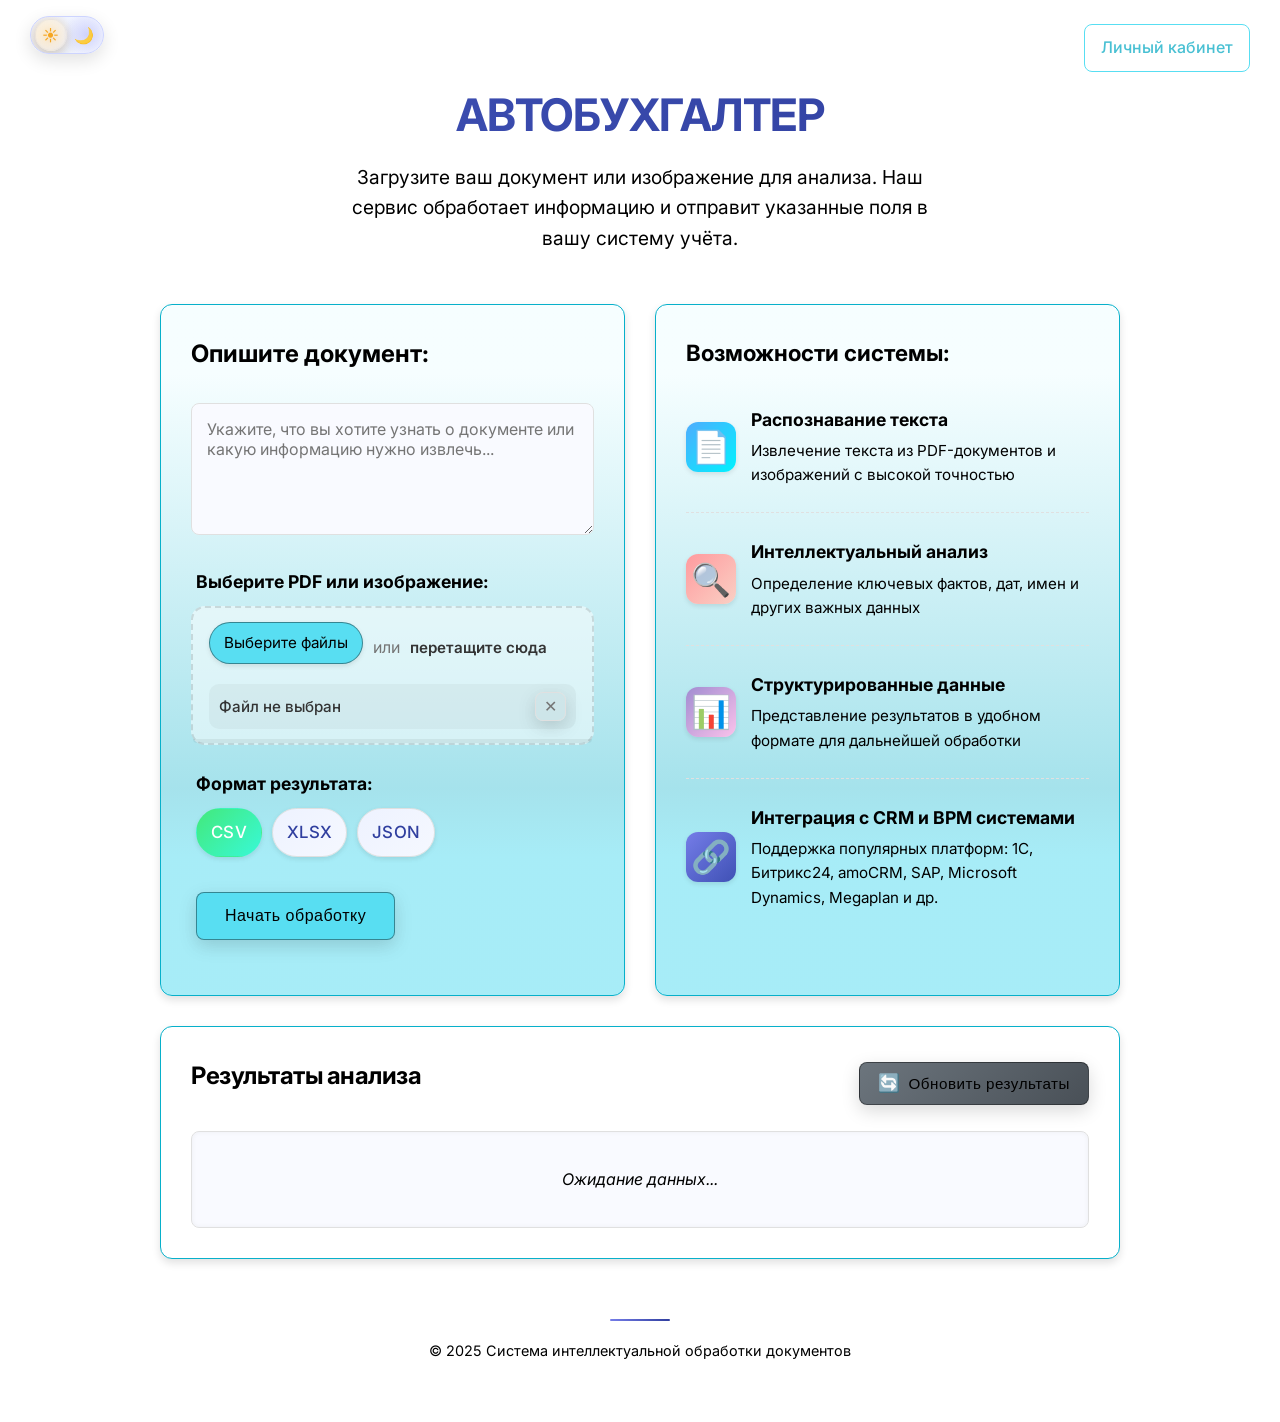
==== commit d5360cc0: "ui fix issues" ====
--- a/static/index.html
+++ b/static/index.html
@@ -22,7 +22,7 @@
                 <span class="switch-icon moon">🌙</span>
             </label>
         </div>
-        <a href="/user/dashboard" class="nav-link">Личный кабинет</a>
+        <a href="/user/dashboard" class="nav-link nav-link--fixed">Личный кабинет</a>
     </nav>
     <div class="theme-bg theme-bg--light" aria-hidden="true"></div>
     <div class="theme-bg theme-bg--dark" aria-hidden="true"></div>
--- a/static/main-general.css
+++ b/static/main-general.css
@@ -354,6 +354,22 @@
     backdrop-filter: none;
 }
 
+.nav-link--fixed {
+    position: fixed;
+    top: 24px;
+    right: 30px;
+    z-index: 1101;
+    display: inline-flex;
+    align-items: center;
+    justify-content: center;
+    background: transparent;
+}
+
+.nav-link--fixed:hover {
+    background: #58def2;
+    color: #000;
+}
+
 .file-label:before { content: ''; margin-right: 0; }
 
 .file-name {
@@ -786,6 +802,12 @@
     .navbar .nav-link {
         text-align: left;
         width: auto;
+    }
+
+    .nav-link--fixed {
+        top: auto;
+        bottom: 20px;
+        right: 20px;
     }
     
     h1 {
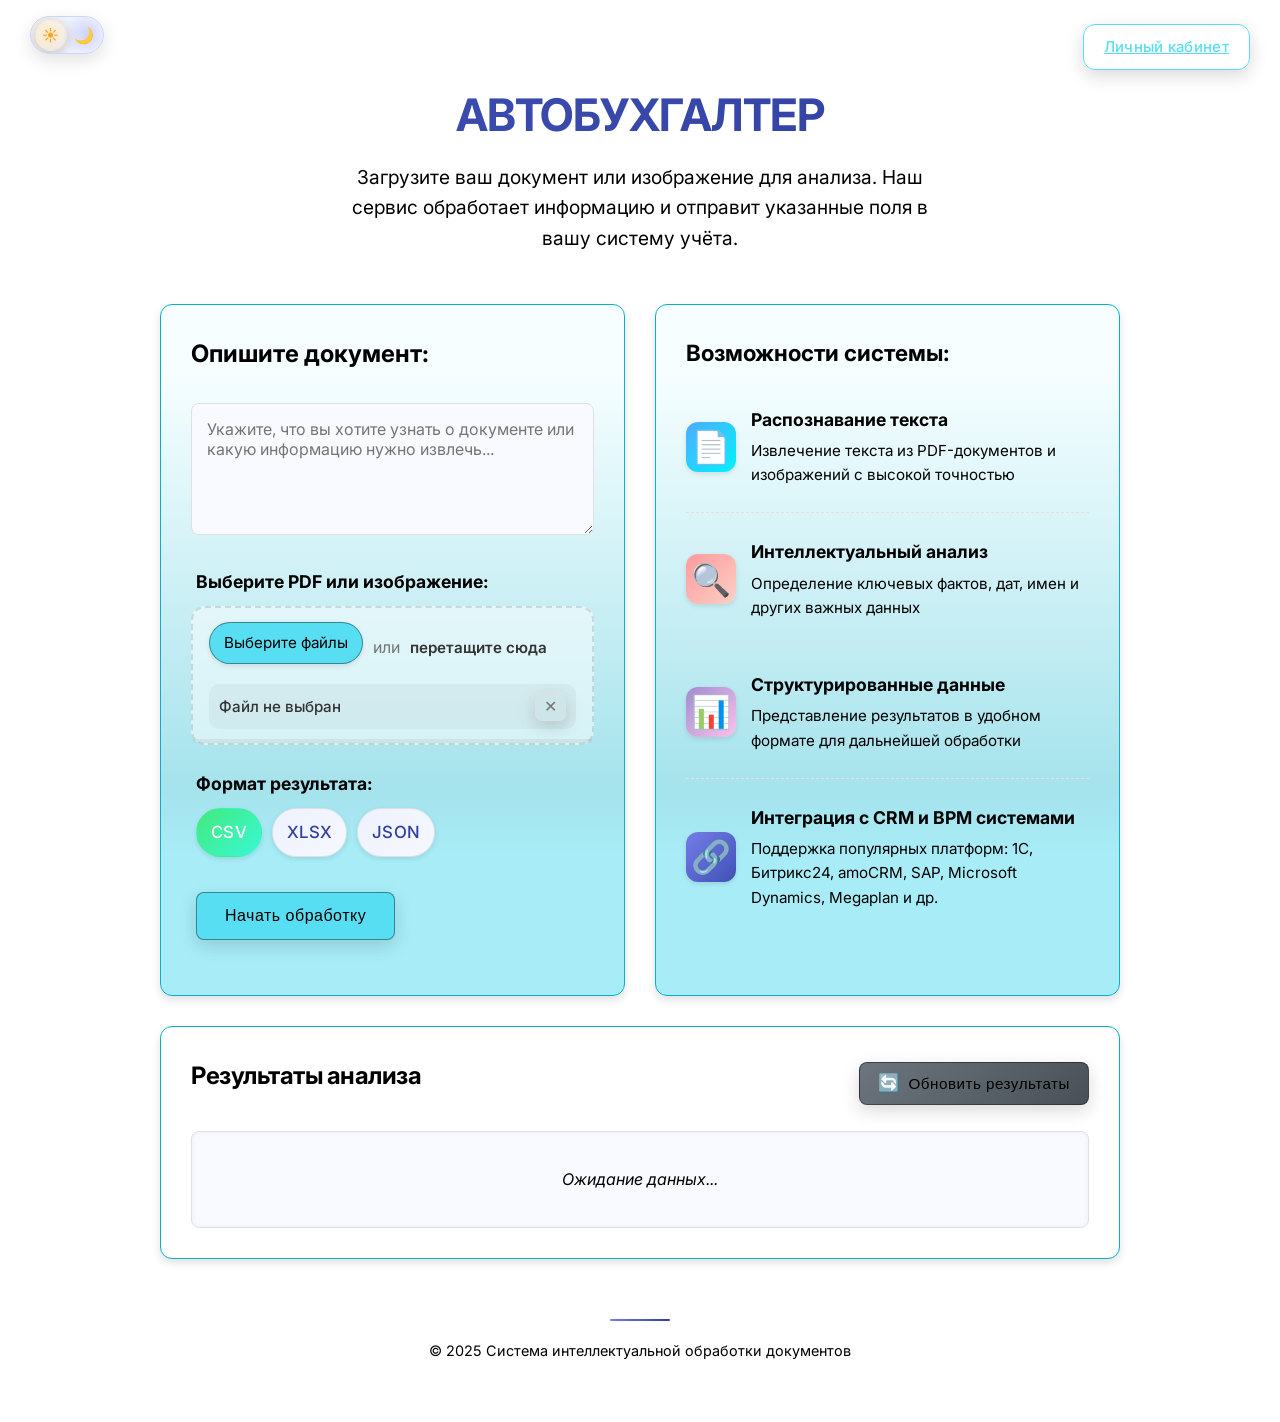
==== commit 4c69868b: "unite PA button from navbar" ====
--- a/static/index.html
+++ b/static/index.html
@@ -22,8 +22,10 @@
                 <span class="switch-icon moon">🌙</span>
             </label>
         </div>
-        <a href="/user/dashboard" class="nav-link nav-link--fixed">Личный кабинет</a>
     </nav>
+    
+    <a href="/user/dashboard" class="fixed-dashboard-btn">Личный кабинет</a>
+
     <div class="theme-bg theme-bg--light" aria-hidden="true"></div>
     <div class="theme-bg theme-bg--dark" aria-hidden="true"></div>
     <div class="background-effects" aria-hidden="true"></div>
--- a/static/main-general.css
+++ b/static/main-general.css
@@ -173,6 +173,48 @@
     gap: 30px;
 }
 
+.fixed-dashboard-btn {
+    position: absolute;
+    top: 24px;
+    right: 30px;
+    z-index: 3000;
+
+    padding: 10px 20px;
+    min-height: 44px;
+
+    border: 1px solid #58def2;
+    background: transparent;
+    color: #58def2;
+
+    font-weight: 500;
+    letter-spacing: 0.3px;
+    font-size: 15px;
+
+    border-radius: 12px;
+    box-shadow: 0 6px 18px rgba(0, 0, 0, 0.15);
+
+    cursor: pointer;
+    transition: all 0.25s ease;
+}
+
+.fixed-dashboard-btn:hover {
+    background: #58def2;
+    color: #000;
+    box-shadow: 0 10px 24px rgba(88, 222, 242, 0.35);
+    transform: translateY(-2px);
+}
+
+/* Мобильная адаптация */
+@media (max-width: 768px) {
+    .fixed-dashboard-btn {
+        top: 12px;
+        right: 14px;
+        padding: 8px 16px;
+        font-size: 14px;
+        transform: scale(0.9);
+    }
+}
+
 .card {
     border-radius: 12px;
     padding: 30px;
@@ -1044,6 +1086,9 @@
     border-radius: 12px;
     text-transform: uppercase;
     letter-spacing: 0.5px;
+    white-space: nowrap;
+
+    margin-left: 15px;
 }
 
 .file-status.waiting {
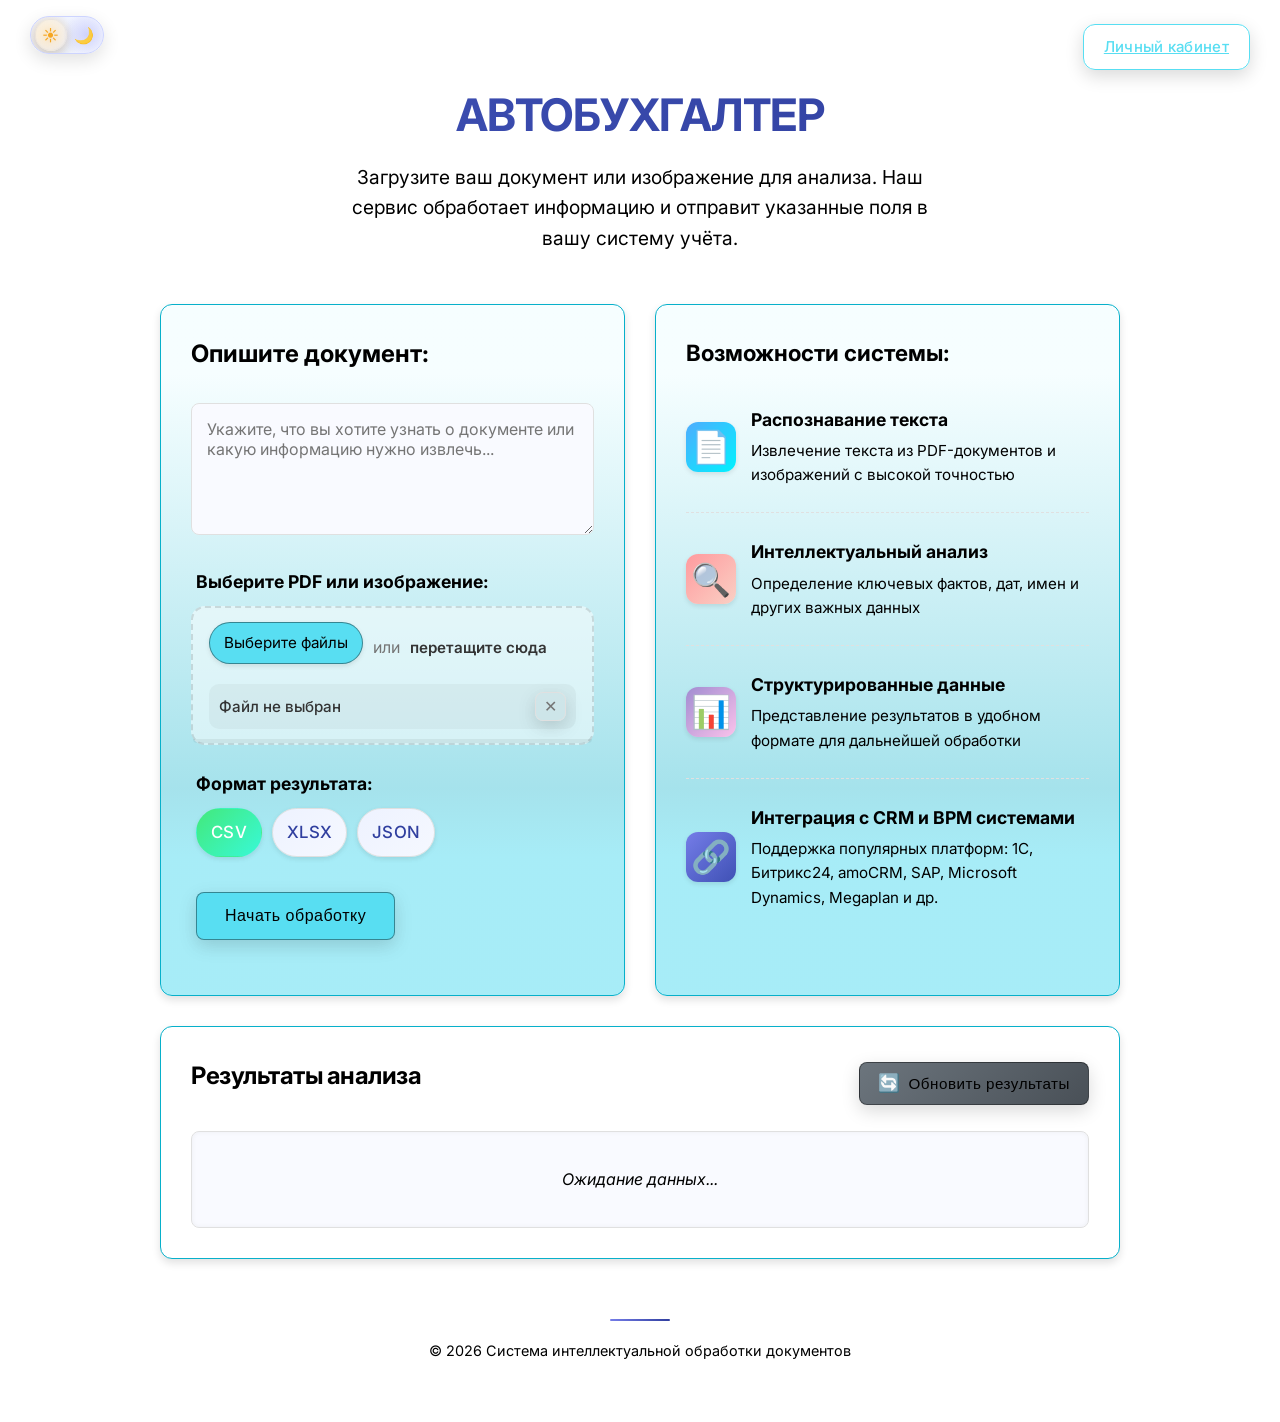
==== commit 12f1075f: "fix(dockerfile) minor changes and date" ====
--- a/static/index.html
+++ b/static/index.html
@@ -180,7 +180,7 @@
         </main>
         
         <footer>
-            <p>&copy; 2025 Система интеллектуальной обработки документов</p>
+            <p>&copy; <span id="currentYear">2025</span> Система интеллектуальной обработки документов</p>
         </footer>
     </div>
     
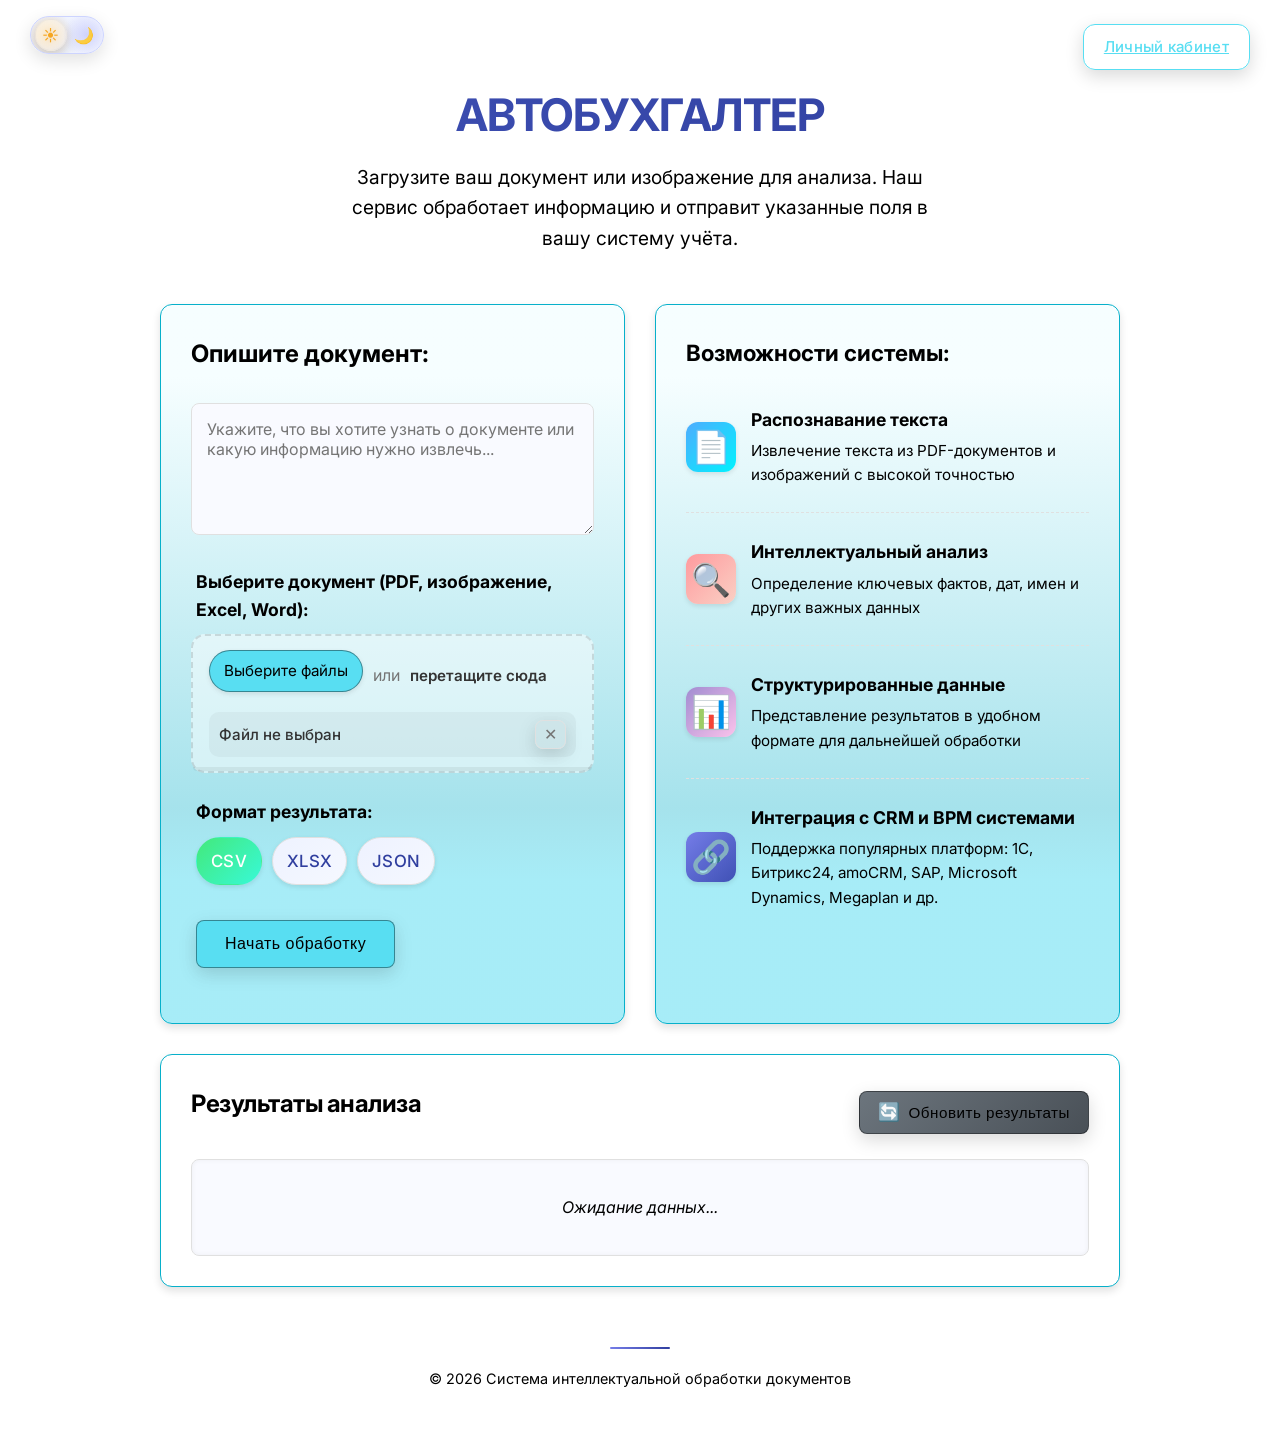
==== commit 752998a2: "feat(uploader): pages counter resolver" ====
--- a/static/index.html
+++ b/static/index.html
@@ -53,10 +53,10 @@
                     
                     <div class="form-group">
                         <label for="file">
-                            <h4>Выберите PDF или изображение:</h4>
+                            <h4>Выберите документ (PDF, изображение, Excel, Word):</h4>
                         </label>
                         <div class="file-input-container dropzone upload-zone">
-                            <input type="file" id="file" name="file" accept=".pdf, .jpg, .jpeg, .png" multiple required>
+                            <input type="file" id="file" name="file" accept=".pdf, .jpg, .jpeg, .png, .xlsx, .docx" multiple required>
 
                             <div class="upload-zone-content">
                                 <div class="upload-text">
